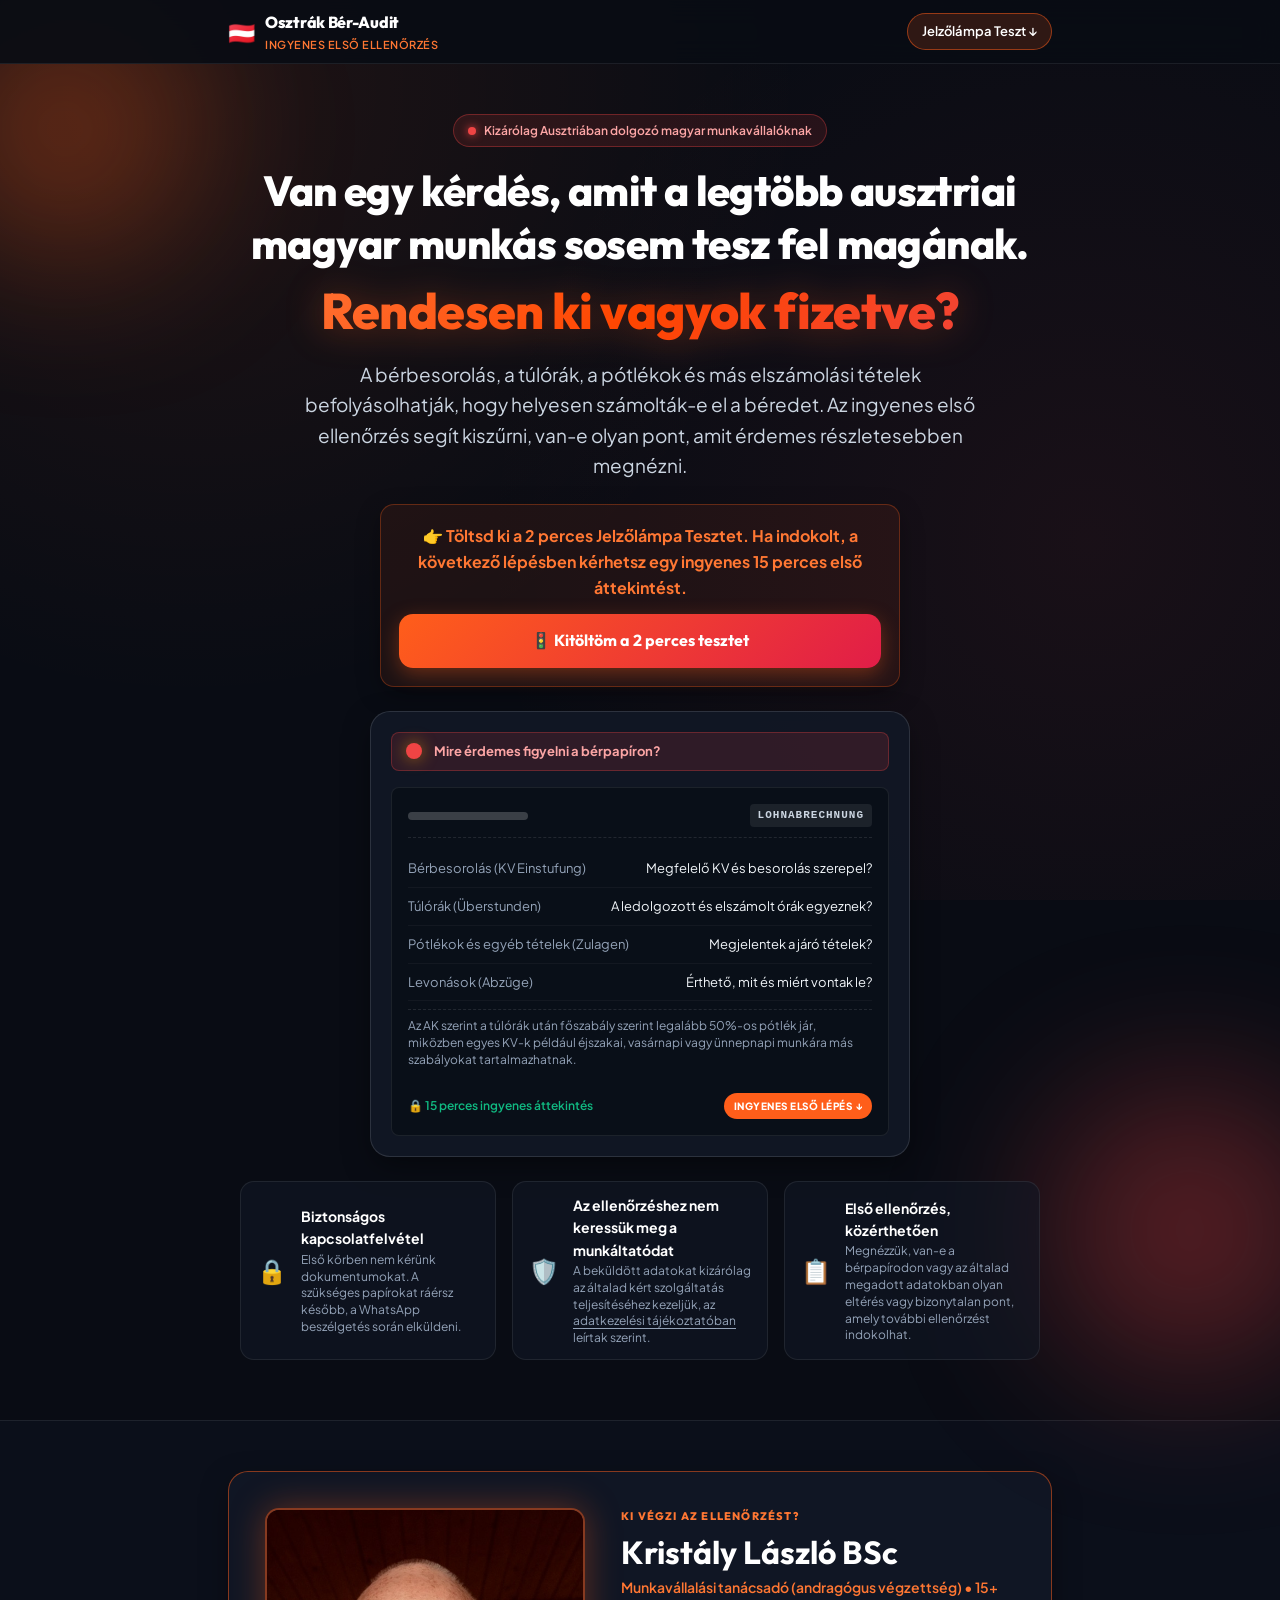
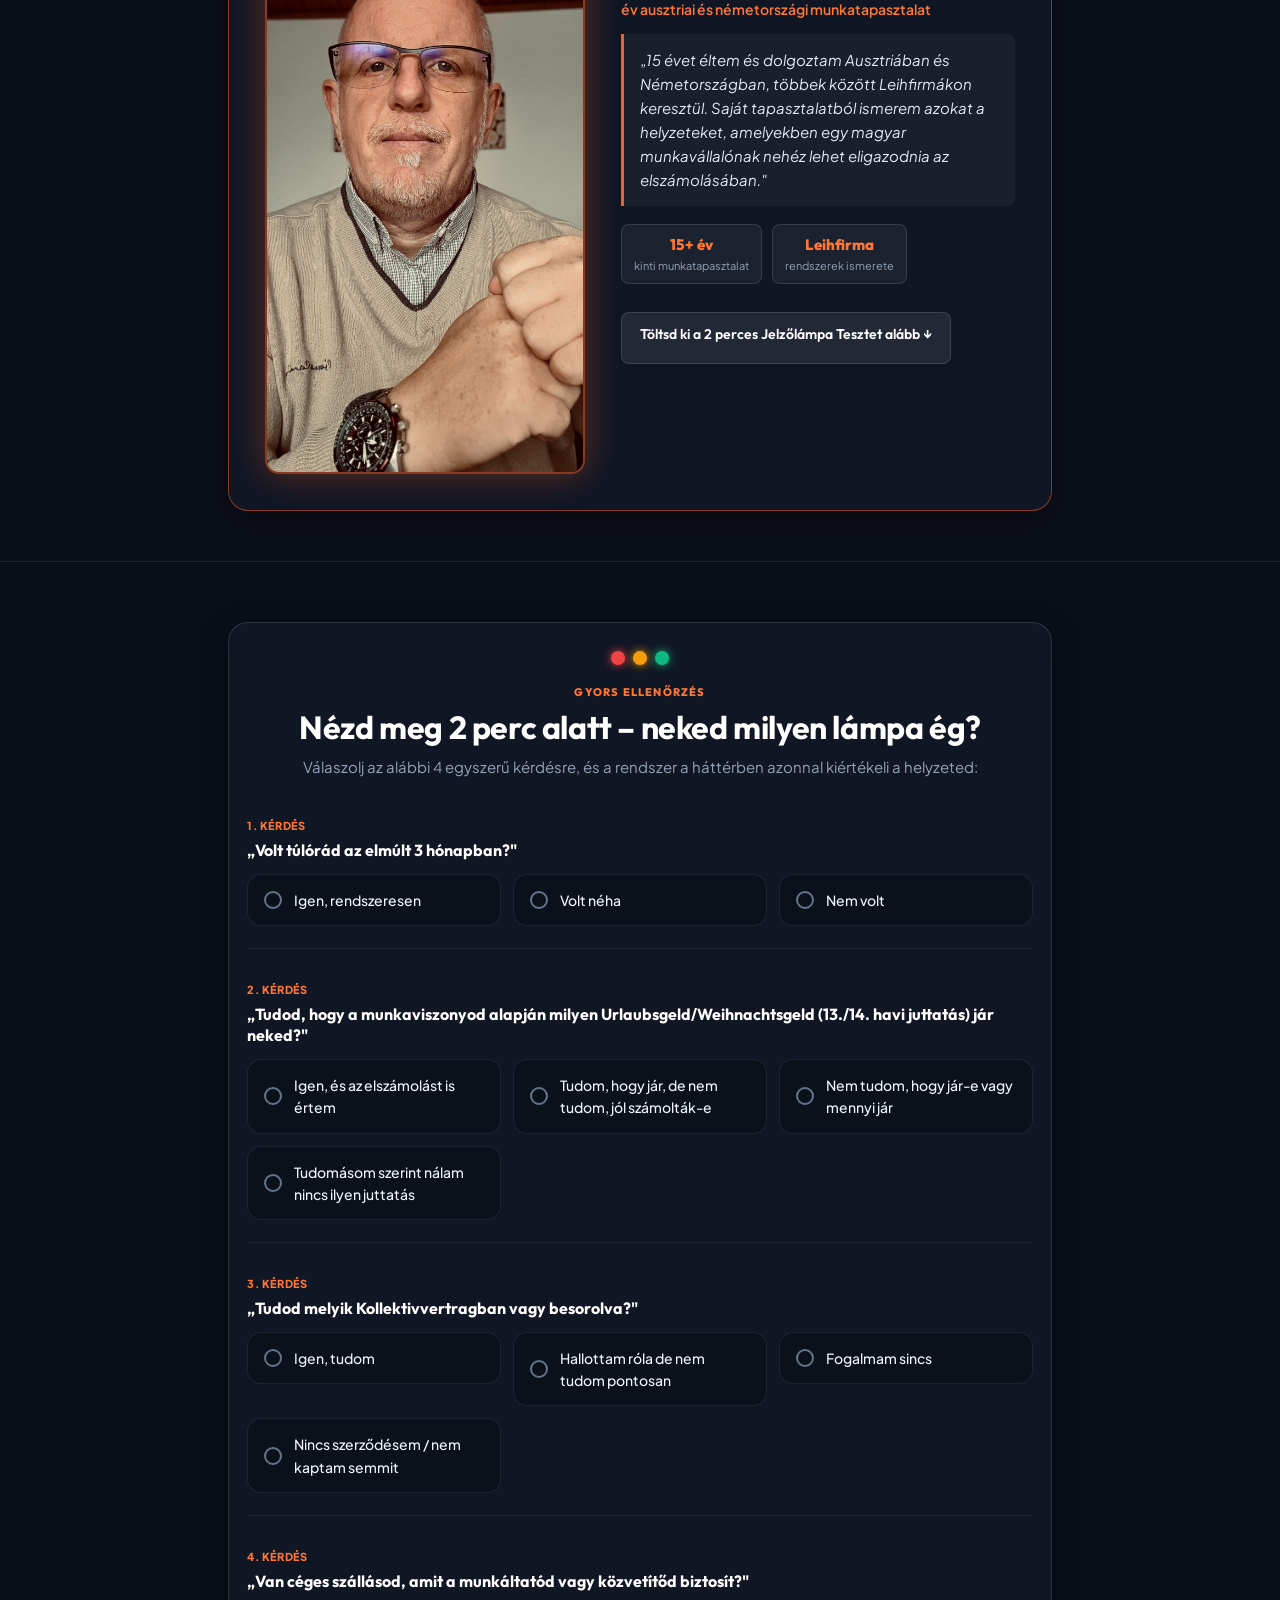
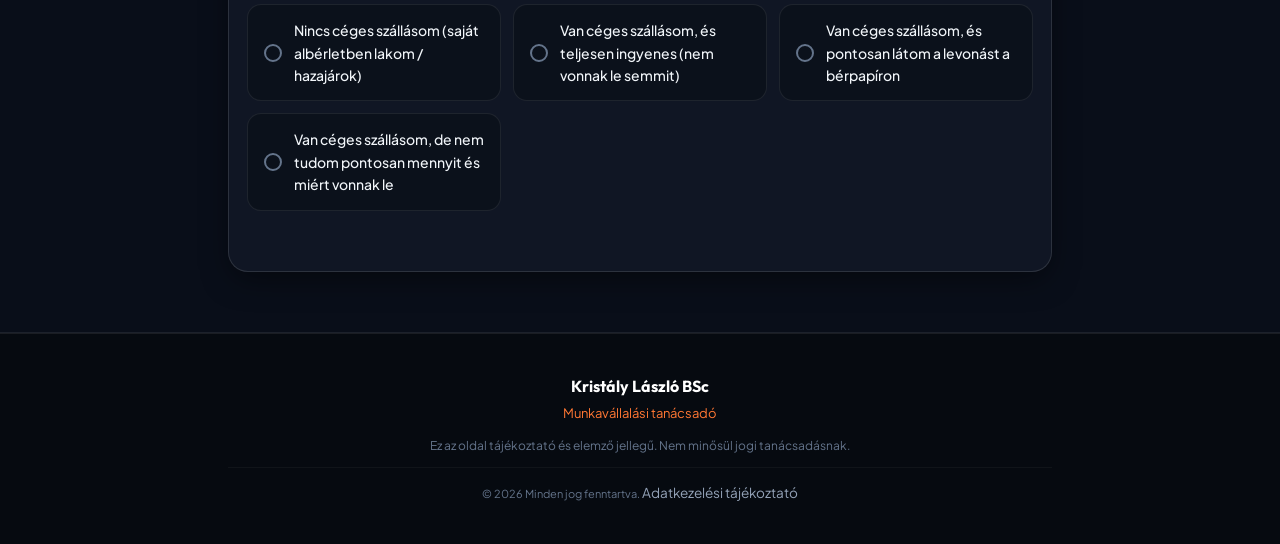
==== index.html @ 41dc0d15 "Add files via upload" ====
<!DOCTYPE html>
<html lang="hu">
<head>
  <meta charset="UTF-8">
  <meta name="viewport" content="width=device-width, initial-scale=1.0, maximum-scale=5.0">
  <title>Osztrák Bér-Audit – Ingyenes Első Ellenőrzés | Kristály László BSc</title>
  
  <!-- SEO & Open Graph Meta Tags -->
  <meta name="description" content="Van egy kérdés amit a legtöbb ausztriai magyar munkás sosem tesz fel magának: Rendesen ki vagyok fizetve? Töltsd ki a 2 perces Jelzőlámpa Tesztet.">
  <meta property="og:title" content="Osztrák Bér-Audit – Ingyenes Első Ellenőrzés">
  <meta property="og:description" content="Töltsd ki a 2 perces Jelzőlámpa Tesztet. Ha indokolt, küldj egy anonimizált bérpapírt ingyenes első áttekintésre.">
  <meta property="og:image" content="assets/laszlo.jpg">
  <meta property="og:type" content="website">
  
  <!-- Fonts -->
  <link rel="preconnect" href="https://fonts.googleapis.com">
  <link rel="preconnect" href="https://fonts.gstatic.com" crossorigin>
  <link href="https://fonts.googleapis.com/css2?family=Outfit:wght@400;500;600;700;800;900&family=Plus+Jakarta+Sans:wght@400;500;600;700&display=swap" rel="stylesheet">
  
  <link rel="stylesheet" href="style.css?v=4">
</head>
<body>

  <!-- Top Sticky Navigation Bar -->
  <header class="top-nav">
    <div class="nav-container">
      <div class="brand">
        <span class="flag-icon" aria-hidden="true">🇦🇹</span>
        <div class="brand-text">
          <span class="brand-title">Osztrák Bér-Audit</span>
          <span class="brand-badge">Ingyenes Első Ellenőrzés</span>
        </div>
      </div>
      <a href="#jelzolampa-teszt" class="nav-cta-pill">Jelzőlámpa Teszt ↓</a>
    </div>
  </header>

  <main>
    <!-- ====================================================================
         1. BLOKK: HERO
         ==================================================================== -->
    <section class="hero-section" id="hero">
      <div class="glow-orb glow-top-left" aria-hidden="true"></div>
      <div class="glow-orb glow-bottom-right" aria-hidden="true"></div>
      
      <div class="container hero-container">
        <div class="hero-badge">
          <span class="pulse-dot"></span>
          <span>Kizárólag Ausztriában dolgozó magyar munkavállalóknak</span>
        </div>

        <h1 class="hero-title">
          Van egy kérdés, amit a legtöbb ausztriai magyar munkás sosem tesz fel magának.
          <span class="highlight-orange-red">Rendesen ki vagyok fizetve?</span>
        </h1>

        <p class="hero-lead">
          A bérbesorolás, a túlórák, a pótlékok és más elszámolási tételek befolyásolhatják, hogy helyesen számolták-e el a béredet. Az ingyenes első ellenőrzés segít kiszűrni, van-e olyan pont, amit érdemes részletesebben megnézni.
        </p>

        <div class="hero-action-box">
          <p class="action-highlight">
            👉 <strong>Töltsd ki a 2 perces Jelzőlámpa Tesztet. Ha indokolt, a következő lépésben kérhetsz egy ingyenes 15 perces első áttekintést.</strong>
          </p>
          <a href="#jelzolampa-teszt" class="btn btn-primary btn-hero">
            <span>🚦 Kitöltöm a 2 perces tesztet</span>
          </a>
        </div>

        <!-- Bérpapír szimuláció -->
        <div class="hero-illustration-card">
          <div class="warning-light-indicator">
            <span class="traffic-light amber-glow"></span>
            <span class="warning-label">Mire érdemes figyelni a bérpapíron?</span>
          </div>
          <div class="payslip-visual">
            <div class="payslip-header-fake">
              <div class="fake-bar-short"></div>
              <div class="fake-stamp">LOHNABRECHNUNG</div>
            </div>
            <div class="payslip-row-fake">
              <span class="fake-text">Bérbesorolás (KV Einstufung)</span>
              <span class="fake-diff check-text">Megfelelő KV és besorolás szerepel?</span>
            </div>
            <div class="payslip-row-fake">
              <span class="fake-text">Túlórák (Überstunden)</span>
              <span class="fake-diff check-text">A ledolgozott és elszámolt órák egyeznek?</span>
            </div>
            <div class="payslip-row-fake">
              <span class="fake-text">Pótlékok és egyéb tételek (Zulagen)</span>
              <span class="fake-diff check-text">Megjelentek a járó tételek?</span>
            </div>
            <div class="payslip-row-fake">
              <span class="fake-text">Levonások (Abzüge)</span>
              <span class="fake-diff check-text">Érthető, mit és miért vontak le?</span>
            </div>
            <div class="payslip-footnote">
              <p>Az AK szerint a túlórák után főszabály szerint legalább 50%-os pótlék jár, miközben egyes KV-k például éjszakai, vasárnapi vagy ünnepnapi munkára más szabályokat tartalmazhatnak.</p>
            </div>
            <div class="payslip-footer-fake">
              <span class="audit-status">🔒 15 perces ingyenes áttekintés</span>
              <a href="#jelzolampa-teszt" class="free-tag clickable-pill">INGYENES ELSŐ LÉPÉS ↓</a>
            </div>
          </div>
        </div>

        <!-- Bizalomépítés -->
        <div class="trust-horizontal-grid">
          <div class="trust-mini-card">
            <div class="mini-icon">🔒</div>
            <div>
              <strong>Biztonságos kapcsolatfelvétel</strong>
              <p>Első körben nem kérünk dokumentumokat. A szükséges papírokat ráérsz később, a WhatsApp beszélgetés során elküldeni.</p>
            </div>
          </div>
          <div class="trust-mini-card">
            <div class="mini-icon">🛡️</div>
            <div>
              <strong>Az ellenőrzéshez nem keressük meg a munkáltatódat</strong>
              <p>A beküldött adatokat kizárólag az általad kért szolgáltatás teljesítéséhez kezeljük, az <a href="adatkezeles.html" class="inline-link">adatkezelési tájékoztatóban</a> leírtak szerint.</p>
            </div>
          </div>
          <div class="trust-mini-card">
            <div class="mini-icon">📋</div>
            <div>
              <strong>Első ellenőrzés, közérthetően</strong>
              <p>Megnézzük, van-e a bérpapírodon vagy az általad megadott adatokban olyan eltérés vagy bizonytalan pont, amely további ellenőrzést indokolhat.</p>
            </div>
          </div>
        </div>
      </div>
    </section>

    <!-- ====================================================================
         2. BLOKK: KI VAGYOK
         ==================================================================== -->
    <section class="about-standalone-section" id="ki-vagyok">
      <div class="container">
        <div class="about-standalone-card">
          <div class="about-photo-column">
            <div class="photo-wrapper-full">
              <img src="assets/laszlo.jpg" alt="Kristály László BSc" class="photo-wrist-visible" loading="eager">
            </div>
          </div>
          <div class="about-text-column">
            <span class="sub-label">KI VÉGZI AZ ELLENŐRZÉST?</span>
            <h2 class="about-name">Kristály László BSc</h2>
            <p class="about-title-tag">Munkavállalási tanácsadó (andragógus végzettség) • 15+ év ausztriai és németországi munkatapasztalat</p>
            <blockquote class="about-quote">
              „15 évet éltem és dolgoztam Ausztriában és Németországban, többek között Leihfirmákon keresztül. Saját tapasztalatból ismerem azokat a helyzeteket, amelyekben egy magyar munkavállalónak nehéz lehet eligazodnia az elszámolásában."
            </blockquote>
            <div class="about-highlights">
              <div class="highlight-chip">
                <span class="chip-num">15+ év</span>
                <span class="chip-desc">kinti munkatapasztalat</span>
              </div>
              <div class="highlight-chip">
                <span class="chip-num">Leihfirma</span>
                <span class="chip-desc">rendszerek ismerete</span>
              </div>
            </div>
            <div class="about-bottom-cta">
              <a href="#jelzolampa-teszt" class="btn btn-secondary-sm">
                Töltsd ki a 2 perces Jelzőlámpa Tesztet alább ↓
              </a>
            </div>
          </div>
        </div>
      </div>
    </section>

    <!-- ====================================================================
         3. BLOKK: JELZŐLÁMPA TESZT
         ==================================================================== -->
    <section class="traffic-light-section" id="jelzolampa-teszt">
      <div class="container">
        <div class="traffic-box-card">
          <div class="section-heading text-center">
            <div class="traffic-mini-lights">
              <span class="t-dot t-red"></span>
              <span class="t-dot t-yellow"></span>
              <span class="t-dot t-green"></span>
            </div>
            <span class="sub-label">GYORS ELLENŐRZÉS</span>
            <h2 class="section-title">Nézd meg 2 perc alatt – neked milyen lámpa ég?</h2>
            <p class="section-subtitle">Válaszolj az alábbi 4 egyszerű kérdésre, és a rendszer a háttérben azonnal kiértékeli a helyzeted:</p>
          </div>

          <form id="trafficLightForm" class="traffic-form">
            <!-- 1. TÚLÓRA -->
            <div class="traffic-q-group" data-tq="1">
              <div class="traffic-q-header">
                <span class="traffic-q-num">1. kérdés</span>
                <h3 class="traffic-q-title">„Volt túlórád az elmúlt 3 hónapban?"</h3>
              </div>
              <div class="traffic-options-grid">
                <label class="t-opt-card"><input type="radio" name="tq1" value="Igen, rendszeresen"><div class="t-opt-content"><span class="t-opt-indicator"></span><span class="t-opt-text">Igen, rendszeresen</span></div></label>
                <label class="t-opt-card"><input type="radio" name="tq1" value="Volt néha"><div class="t-opt-content"><span class="t-opt-indicator"></span><span class="t-opt-text">Volt néha</span></div></label>
                <label class="t-opt-card"><input type="radio" name="tq1" value="Nem volt"><div class="t-opt-content"><span class="t-opt-indicator"></span><span class="t-opt-text">Nem volt</span></div></label>
              </div>
            </div>
            <!-- 2. URLAUBSGELD / WEIHNACHTSGELD -->
            <div class="traffic-q-group" data-tq="2">
              <div class="traffic-q-header">
                <span class="traffic-q-num">2. kérdés</span>
                <h3 class="traffic-q-title">„Tudod, hogy a munkaviszonyod alapján milyen Urlaubsgeld/Weihnachtsgeld (13./14. havi juttatás) jár neked?"</h3>
              </div>
              <div class="traffic-options-grid">
                <label class="t-opt-card"><input type="radio" name="tq2" value="Igen, és az elszámolást is értem"><div class="t-opt-content"><span class="t-opt-indicator"></span><span class="t-opt-text">Igen, és az elszámolást is értem</span></div></label>
                <label class="t-opt-card"><input type="radio" name="tq2" value="Tudom, hogy jár, de nem tudom, jól számolták-e"><div class="t-opt-content"><span class="t-opt-indicator"></span><span class="t-opt-text">Tudom, hogy jár, de nem tudom, jól számolták-e</span></div></label>
                <label class="t-opt-card"><input type="radio" name="tq2" value="Nem tudom, hogy jár-e vagy mennyi jár"><div class="t-opt-content"><span class="t-opt-indicator"></span><span class="t-opt-text">Nem tudom, hogy jár-e vagy mennyi jár</span></div></label>
                <label class="t-opt-card"><input type="radio" name="tq2" value="Tudomásom szerint nálam nincs ilyen juttatás"><div class="t-opt-content"><span class="t-opt-indicator"></span><span class="t-opt-text">Tudomásom szerint nálam nincs ilyen juttatás</span></div></label>
              </div>
            </div>
            <!-- 3. KV -->
            <div class="traffic-q-group" data-tq="3">
              <div class="traffic-q-header">
                <span class="traffic-q-num">3. kérdés</span>
                <h3 class="traffic-q-title">„Tudod melyik Kollektivvertragban vagy besorolva?"</h3>
              </div>
              <div class="traffic-options-grid">
                <label class="t-opt-card"><input type="radio" name="tq3" value="Igen, tudom"><div class="t-opt-content"><span class="t-opt-indicator"></span><span class="t-opt-text">Igen, tudom</span></div></label>
                <label class="t-opt-card"><input type="radio" name="tq3" value="Hallottam róla de nem tudom pontosan"><div class="t-opt-content"><span class="t-opt-indicator"></span><span class="t-opt-text">Hallottam róla de nem tudom pontosan</span></div></label>
                <label class="t-opt-card"><input type="radio" name="tq3" value="Fogalmam sincs"><div class="t-opt-content"><span class="t-opt-indicator"></span><span class="t-opt-text">Fogalmam sincs</span></div></label>
                <label class="t-opt-card"><input type="radio" name="tq3" value="Nincs szerződésem / nem kaptam semmit"><div class="t-opt-content"><span class="t-opt-indicator"></span><span class="t-opt-text">Nincs szerződésem / nem kaptam semmit</span></div></label>
              </div>
            </div>
            <!-- 4. SZÁLLÁS -->
            <div class="traffic-q-group" data-tq="4">
              <div class="traffic-q-header">
                <span class="traffic-q-num">4. kérdés</span>
                <h3 class="traffic-q-title">„Van céges szállásod, amit a munkáltatód vagy közvetítőd biztosít?"</h3>
              </div>
              <div class="traffic-options-grid">
                <label class="t-opt-card"><input type="radio" name="tq4" value="Nincs céges szállásom"><div class="t-opt-content"><span class="t-opt-indicator"></span><span class="t-opt-text">Nincs céges szállásom (saját albérletben lakom / hazajárok)</span></div></label>
                <label class="t-opt-card"><input type="radio" name="tq4" value="Van, és teljesen ingyenes"><div class="t-opt-content"><span class="t-opt-indicator"></span><span class="t-opt-text">Van céges szállásom, és teljesen ingyenes (nem vonnak le semmit)</span></div></label>
                <label class="t-opt-card"><input type="radio" name="tq4" value="Van, és pontosan tudom a levonást"><div class="t-opt-content"><span class="t-opt-indicator"></span><span class="t-opt-text">Van céges szállásom, és pontosan látom a levonást a bérpapíron</span></div></label>
                <label class="t-opt-card"><input type="radio" name="tq4" value="Van, de nem tudom pontosan"><div class="t-opt-content"><span class="t-opt-indicator"></span><span class="t-opt-text">Van céges szállásom, de nem tudom pontosan mennyit és miért vonnak le</span></div></label>
              </div>
            </div>
          </form>

          <!-- EREDMÉNY DOBOZOK -->
          <div id="trafficResultCard" class="traffic-result-card" style="display: none;">
            <div id="resRedLight" class="res-light-box light-box-red" style="display: none;">
              <div class="res-light-header">
                <div class="big-lamp lamp-red">🔴</div>
                <div class="res-light-title-group">
                  <span class="res-badge badge-red">TÖBB ELLENŐRZENDŐ PONTOT TALÁLTUNK</span>
                  <h4>PIROS LÁMPA</h4>
                </div>
              </div>
              <p class="res-quote">A válaszaid alapján vannak olyan pontok az elszámolásodban, amelyeket érdemes közelebbről megnézni.</p>
              <p class="res-disclaimer">Ez még nem jelenti azt, hogy biztosan hibás a béred vagy pénzzel tartoznak neked. A következő lépésben néhány kérdéssel megnézzük, érdemes-e egy ingyenes első áttekintést kérned.</p>
              <a href="#szuro-blokk" class="btn btn-primary btn-jump-to-filter"><span>Tovább az ingyenes első ellenőrzéshez ↓</span></a>
            </div>
            <div id="resYellowLight" class="res-light-box light-box-yellow" style="display: none;">
              <div class="res-light-header">
                <div class="big-lamp lamp-yellow">🟡</div>
                <div class="res-light-title-group">
                  <span class="res-badge badge-yellow">NÉHÁNY BIZONYTALAN PONT</span>
                  <h4>SÁRGA LÁMPA</h4>
                </div>
              </div>
              <p class="res-quote">Van néhány pont, amelyet érdemes átgondolni.</p>
              <p class="res-disclaimer">A következő lépésben néhány kérdéssel megnézzük, érdemes-e egy ingyenes első áttekintést kérned.</p>
              <a href="#szuro-blokk" class="btn btn-primary btn-jump-to-filter"><span>Tovább az ingyenes első ellenőrzéshez ↓</span></a>
            </div>
            <div id="resGreenLight" class="res-light-box light-box-green" style="display: none;">
              <div class="res-light-header">
                <div class="big-lamp lamp-green">🟢</div>
                <div class="res-light-title-group">
                  <span class="res-badge badge-green">KEVESEBB KOCKÁZATI JEL</span>
                  <h4>ZÖLD LÁMPA</h4>
                </div>
              </div>
              <p class="res-quote">A válaszaid alapján kevesebb ellenőrzendő pont látszik.</p>
              <p class="res-disclaimer">A teszt azonban nem helyettesíti a tényleges ellenőrzést. Ha szeretnéd, a következő lépésben kérhetsz egy ingyenes első áttekintést.</p>
              <a href="#szuro-blokk" class="btn btn-primary btn-jump-to-filter"><span>Tovább az ingyenes első ellenőrzéshez ↓</span></a>
            </div>
          </div>
        </div>
      </div>
    </section>

    <!-- ====================================================================
         4. BLOKK: ELŐMINŐSÍTŐ KÉRDÉSEK
         ==================================================================== -->
    <section class="filter-section" id="szuro-blokk" style="display: none;">
      <div class="container">
        <div class="filter-box-card">
          <div class="section-heading text-center">
            <span class="sub-label">ELŐMINŐSÍTÉS</span>
            <h2 class="section-title">Néhány kérdés a folytatáshoz</h2>
            <p class="section-subtitle">Válaszolj az alábbi kérdésekre, hogy megtudjuk, hogyan segíthetünk:</p>
          </div>

          <form id="auditForm" novalidate>
            <!-- 1. KÉRDÉS -->
            <div class="question-group" data-q="1">
              <label class="question-label">
                <span class="q-number">1. kérdés</span>
                <span class="q-text">Miért szeretnéd ellenőriztetni az elszámolásodat?</span>
              </label>
              <div class="options-grid">
                <label class="option-card"><input type="radio" name="q1" value="Konkrét összeget/tételt hiányolok" required><div class="option-content"><span class="option-indicator"></span><span class="option-title">Konkrét összeget/tételt hiányolok</span></div></label>
                <label class="option-card"><input type="radio" name="q1" value="A ledolgozott óráim és az elszámolás szerintem nem egyeznek" required><div class="option-content"><span class="option-indicator"></span><span class="option-title">A ledolgozott óráim és az elszámolás szerintem nem egyeznek</span></div></label>
                <label class="option-card"><input type="radio" name="q1" value="Nem értem a bérpapírom egyes tételeit vagy levonásait" required><div class="option-content"><span class="option-indicator"></span><span class="option-title">Nem értem a bérpapírom egyes tételeit vagy levonásait</span></div></label>
                <label class="option-card"><input type="radio" name="q1" value="Nincs konkrét gyanúm, csak szeretném ellenőrizni" required><div class="option-content"><span class="option-indicator"></span><span class="option-title">Nincs konkrét gyanúm, csak szeretném ellenőrizni</span></div></label>
              </div>
            </div>
            <!-- 2. KÉRDÉS -->
            <div class="question-group" data-q="2">
              <label class="question-label">
                <span class="q-number">2. kérdés</span>
                <span class="q-text">Ha az első ellenőrzés olyan eltérést jelez, amelyet érdemes részletesen megvizsgálni, szeretnél továbblépni?</span>
              </label>
              <div class="options-grid">
                <label class="option-card"><input type="radio" name="q2" value="Igen" required><div class="option-content"><span class="option-indicator"></span><span class="option-title">Igen</span></div></label>
                <label class="option-card"><input type="radio" name="q2" value="Attól függ, mit találunk" required><div class="option-content"><span class="option-indicator"></span><span class="option-title">Attól függ, mit találunk</span></div></label>
                <label class="option-card"><input type="radio" name="q2" value="Egyelőre csak tájékozódom" required><div class="option-content"><span class="option-indicator"></span><span class="option-title">Egyelőre csak tájékozódom</span></div></label>
              </div>
            </div>
            <!-- 3. KÉRDÉS -->
            <div class="question-group" data-q="3">
              <label class="question-label">
                <span class="q-number">3. kérdés</span>
                <span class="q-text">Az első 15 perces áttekintés ingyenes. Ha utána részletes, személyre szabott ellenőrzést szeretnél, annak külön díja van. Ez számodra elfogadható?</span>
              </label>
              <div class="options-grid">
                <label class="option-card"><input type="radio" name="q3" value="Igen" required><div class="option-content"><span class="option-indicator"></span><span class="option-title">Igen</span></div></label>
                <label class="option-card"><input type="radio" name="q3" value="Előbb szeretném tudni, pontosan mit tartalmaz és mennyibe kerül" required><div class="option-content"><span class="option-indicator"></span><span class="option-title">Előbb szeretném tudni, pontosan mit tartalmaz és mennyibe kerül</span></div></label>
                <label class="option-card"><input type="radio" name="q3" value="Nem szeretnék fizetős szolgáltatást" required><div class="option-content"><span class="option-indicator"></span><span class="option-title">Nem szeretnék fizetős szolgáltatást</span></div></label>
              </div>
            </div>

            <!-- ÚJ LEAD FORM BLOKK (V2.1) -->
            <div id="leadFormBlock" class="upload-block-container" style="display: none;">
              <div class="upload-divider"><span>Következő lépés: Ingyenes első áttekintés igénylése</span></div>
              <div class="upload-inner-card">
                <div class="upload-header">
                  <h3 class="upload-title" style="margin-bottom: 8px;">Kéred az ingyenes 15 perces első áttekintést?</h3>
                  <p style="color: var(--text-muted); font-size: 0.95rem; line-height: 1.5; margin-bottom: 24px;">
                    Add meg azt a WhatsApp-számot, amelyen felvehetem veled a kapcsolatot. Az első egyeztetés során tisztázzuk, mit szeretnél ellenőrizni, és ha szükséges, megírom azt is, milyen dokumentumra lesz szükségem.
                  </p>
                </div>

                <div class="form-group">
                  <label for="firstNameInput" class="form-label">Keresztnév <span class="optional-tag">(Opcionális)</span></label>
                  <input type="text" id="firstNameInput" class="form-input" placeholder="Pl. Gábor" autocomplete="given-name">
                </div>

                <div class="form-group">
                  <label for="whatsappNumber" class="form-label">WhatsApp telefonszámod <span class="required-star">* (Kötelező)</span></label>
                  <div class="phone-input-wrapper">
                    <span class="phone-input-icon">📱</span>
                    <input type="tel" id="whatsappNumber" class="form-input" placeholder="+43 676 1234567 vagy +36 30 123 4567" required autocomplete="tel">
                  </div>
                  <div id="phoneError" class="field-error" style="display: none;"></div>
                </div>

                <div class="form-group" style="margin-top: 20px;">
                  <label style="display: flex; align-items: flex-start; gap: 10px; cursor: pointer;">
                    <input type="checkbox" id="privacyConsent" required style="margin-top: 3px; accent-color: var(--accent-orange); width: 18px; height: 18px;">
                    <span style="font-size: 0.85rem; color: var(--text-muted); line-height: 1.4;">
                      Elolvastam és elfogadom az <a href="adatkezeles.html" target="_blank" style="color: var(--accent-orange); text-decoration: underline;">Adatkezelési tájékoztatót</a>, és hozzájárulok, hogy WhatsAppon kapcsolatba lépjenek velem.
                    </span>
                  </label>
                </div>

                <div class="cta-action-area">
                  <button type="submit" id="btnSubmitAudit" class="btn btn-cta btn-submit">
                    <span class="btn-spinner" id="btnSpinner" style="display: none;"></span>
                    <span class="btn-text" id="btnText">Kérem az ingyenes első áttekintést</span>
                  </button>
                </div>
              </div>
            </div>
          </form>
        </div>
      </div>
    </section>
  </main>

  <!-- LÁBLÉC -->
  <footer class="site-footer">
    <div class="container footer-container">
      <div class="footer-brand">
        <span class="footer-brand-title">Kristály László BSc</span>
        <span class="footer-brand-sub">Munkavállalási tanácsadó</span>
      </div>
      <p class="footer-disclaimer">Ez az oldal tájékoztató és elemző jellegű. Nem minősül jogi tanácsadásnak.</p>
      <div class="footer-bottom-line">
        <span>© 2026 Minden jog fenntartva.</span>
        <a href="adatkezeles.html" class="footer-link">Adatkezelési tájékoztató</a>
      </div>
    </div>
  </footer>

  <!-- SUCCESS MODAL -->
  <div id="successModal" class="modal-overlay" style="display: none;">
    <div class="modal-card">
      <div class="modal-icon-wrap"><span class="modal-checkmark">✓</span></div>
      <h3 class="modal-title">Köszönöm, megkaptam a jelentkezésed.</h3>
      <div class="modal-message-block">
        <p class="modal-message">A következő lépésben WhatsAppon felveszem veled a kapcsolatot. Először röviden tisztázzuk, mit szeretnél ellenőrizni.</p>
        <p class="modal-message" style="margin-top: 12px;">Ha az első áttekintéshez szükségem lesz bérpapírra, szerződésre vagy más dokumentumra, megírom pontosan, mit és hogyan küldj el.</p>
        <p class="modal-message" style="margin-top: 12px; color: var(--accent-orange-bright);">Az első, legfeljebb 15 perces áttekintés ingyenes.</p>
        <p class="modal-message" style="margin-top: 12px; font-size: 0.9rem;">Ha később részletes fizetős ellenőrzésre lenne szükség, annak tartalmát és árát előre megkapod.</p>
      </div>
      <button class="btn btn-secondary" onclick="window.location.reload()" style="margin-top: 24px; width: 100%;">
        Vissza a főoldalra
      </button>
    </div>
  </div>

  <script src="app.js?v=4"></script>
</body>
</html>
---- style.css ----
/* ==========================================================================
   OSZTRÁK BÉR-AUDIT – INGYENES DIAGNOSZTIKA
   Design: Modern Sötét Téma (Dark Mode), Narancssárga / Vörös Neon Akcentusok
   Mobil-Első Reszponzív Stíluslap
   ========================================================================== */

:root {
  /* Színpaletta */
  --bg-main: #090c14;
  --bg-card: rgba(18, 24, 38, 0.88);
  --bg-card-subtle: rgba(255, 255, 255, 0.03);
  --bg-card-hover: rgba(26, 35, 54, 0.95);
  --bg-input: rgba(12, 17, 28, 0.95);

  --accent-orange: #ff5e1a;
  --accent-orange-bright: #ff7733;
  --accent-orange-glow: rgba(255, 94, 26, 0.35);
  --accent-red: #ef4444;
  --accent-red-glow: rgba(239, 68, 68, 0.35);
  --gradient-cta: linear-gradient(135deg, #ff5e1a 0%, #e11d48 100%);
  --gradient-cta-hover: linear-gradient(135deg, #ff7733 0%, #f43f5e 100%);

  --accent-green: #10b981;
  --accent-green-glow: rgba(16, 185, 129, 0.3);
  --accent-amber: #f59e0b;

  --text-white: #ffffff;
  --text-main: #f1f5f9;
  --text-muted: #94a3b8;
  --text-dim: #64748b;

  --border-subtle: rgba(255, 255, 255, 0.08);
  --border-card: rgba(255, 255, 255, 0.12);
  --border-orange: rgba(255, 94, 26, 0.5);
  --border-red: rgba(239, 68, 68, 0.5);

  --radius-sm: 8px;
  --radius-md: 14px;
  --radius-lg: 20px;
  --radius-full: 9999px;

  --font-heading: 'Outfit', -apple-system, BlinkMacSystemFont, 'Segoe UI', Roboto, sans-serif;
  --font-body: 'Plus Jakarta Sans', -apple-system, BlinkMacSystemFont, 'Segoe UI', Roboto, sans-serif;

  --shadow-card: 0 10px 30px -5px rgba(0, 0, 0, 0.5);
  --shadow-glow: 0 0 25px var(--accent-orange-glow);
}

/* Alap reset */
*, *::before, *::after {
  box-sizing: border-box;
  margin: 0;
  padding: 0;
  -webkit-tap-highlight-color: transparent;
}

html {
  scroll-behavior: smooth;
  font-size: 16px;
}

body {
  font-family: var(--font-body);
  background-color: var(--bg-main);
  color: var(--text-main);
  line-height: 1.6;
  background-image: 
    radial-gradient(circle at 15% 10%, rgba(255, 94, 26, 0.09) 0%, transparent 45%),
    radial-gradient(circle at 85% 60%, rgba(239, 68, 68, 0.07) 0%, transparent 50%);
  background-attachment: fixed;
  min-height: 100vh;
  overflow-x: hidden;
}

/* Tipográfia */
h1, h2, h3, h4 {
  font-family: var(--font-heading);
  color: var(--text-white);
  font-weight: 700;
  line-height: 1.25;
}

p {
  color: var(--text-muted);
}

a {
  color: inherit;
  text-decoration: none;
}

.container {
  width: 100%;
  max-width: 860px;
  margin: 0 auto;
  padding: 0 18px;
}

/* Fényeffektek háttérben */
.glow-orb {
  position: absolute;
  border-radius: 50%;
  filter: blur(80px);
  pointer-events: none;
  z-index: 0;
}

.glow-top-left {
  top: -60px;
  left: -60px;
  width: 250px;
  height: 250px;
  background: var(--accent-orange-glow);
}

.glow-bottom-right {
  bottom: 50px;
  right: -50px;
  width: 280px;
  height: 280px;
  background: var(--accent-red-glow);
}

/* ==========================================================================
   TOP LEBEGŐ NAVIGÁCIÓ
   ========================================================================== */
.top-nav {
  position: sticky;
  top: 0;
  z-index: 90;
  background: rgba(9, 12, 20, 0.92);
  backdrop-filter: blur(14px);
  -webkit-backdrop-filter: blur(14px);
  border-bottom: 1px solid var(--border-subtle);
  padding: 10px 0;
}

.nav-container {
  display: flex;
  justify-content: space-between;
  align-items: center;
  max-width: 860px;
  margin: 0 auto;
  padding: 0 18px;
}

.brand {
  display: flex;
  align-items: center;
  gap: 10px;
}

.flag-icon {
  font-size: 22px;
  line-height: 1;
}

.brand-text {
  display: flex;
  flex-direction: column;
}

.brand-title {
  font-family: var(--font-heading);
  font-size: 16px;
  font-weight: 800;
  color: var(--text-white);
  letter-spacing: -0.3px;
}

.brand-badge {
  font-size: 11px;
  font-weight: 600;
  color: var(--accent-orange-bright);
  text-transform: uppercase;
  letter-spacing: 0.5px;
}

.nav-cta-pill {
  font-size: 13px;
  font-weight: 600;
  color: var(--text-white);
  background: rgba(255, 94, 26, 0.16);
  border: 1px solid var(--border-orange);
  padding: 7px 14px;
  border-radius: var(--radius-full);
  transition: all 0.2s ease;
  white-space: nowrap;
}

.nav-cta-pill:hover {
  background: var(--accent-orange);
  color: #fff;
  box-shadow: 0 0 15px var(--accent-orange-glow);
}

/* ==========================================================================
   1. BLOKK: HERO
   ========================================================================== */
.hero-section {
  position: relative;
  padding: 36px 0 45px 0;
}

.hero-container {
  display: flex;
  flex-direction: column;
  align-items: center;
  text-align: center;
  position: relative;
  z-index: 1;
}

.hero-badge {
  display: inline-flex;
  align-items: center;
  gap: 8px;
  background: rgba(239, 68, 68, 0.12);
  border: 1px solid rgba(239, 68, 68, 0.35);
  color: #fca5a5;
  padding: 6px 14px;
  border-radius: var(--radius-full);
  font-size: 12px;
  font-weight: 600;
  margin-bottom: 18px;
}

.pulse-dot {
  width: 8px;
  height: 8px;
  border-radius: 50%;
  background-color: var(--accent-red);
  box-shadow: 0 0 8px var(--accent-red);
  animation: pulse-animation 1.8s infinite;
}

@keyframes pulse-animation {
  0% { transform: scale(0.95); opacity: 0.7; }
  50% { transform: scale(1.3); opacity: 1; }
  100% { transform: scale(0.95); opacity: 0.7; }
}

.hero-title {
  font-size: clamp(26px, 5.5vw, 42px);
  font-weight: 800;
  line-height: 1.25;
  margin-bottom: 16px;
  letter-spacing: -0.6px;
}

.highlight-orange-red {
  display: block;
  margin-top: 10px;
  font-size: clamp(30px, 7vw, 50px);
  background: linear-gradient(135deg, #ff7a3d 0%, #ff4500 50%, #ef4444 100%);
  -webkit-background-clip: text;
  -webkit-text-fill-color: transparent;
  filter: drop-shadow(0 2px 18px rgba(255, 94, 26, 0.35));
}

.hero-lead {
  font-size: clamp(16px, 3.8vw, 19px);
  line-height: 1.6;
  max-width: 680px;
  margin: 0 auto 24px auto;
  color: #cbd5e1;
}

.hero-lead strong {
  color: #fff;
  font-weight: 700;
}

.hero-action-box {
  width: 100%;
  max-width: 520px;
  background: rgba(255, 94, 26, 0.08);
  border: 1px solid rgba(255, 94, 26, 0.3);
  border-radius: var(--radius-md);
  padding: 18px;
  margin-bottom: 24px;
  box-shadow: 0 8px 24px rgba(0, 0, 0, 0.3);
}

.action-highlight {
  font-size: 16px;
  color: var(--text-white);
  margin-bottom: 14px;
}

.action-highlight strong {
  color: var(--accent-orange-bright);
}

/* Bérpapír Illusztráció Kártya */
.hero-illustration-card {
  width: 100%;
  max-width: 540px;
  background: var(--bg-card);
  border: 1px solid var(--border-card);
  border-radius: var(--radius-lg);
  padding: 20px;
  box-shadow: var(--shadow-card);
  text-align: left;
  margin-bottom: 24px;
}

.warning-light-indicator {
  display: flex;
  align-items: center;
  gap: 12px;
  background: rgba(239, 68, 68, 0.14);
  border: 1px solid rgba(239, 68, 68, 0.3);
  padding: 10px 14px;
  border-radius: var(--radius-sm);
  margin-bottom: 16px;
}

.traffic-light {
  width: 16px;
  height: 16px;
  border-radius: 50%;
  background: #ef4444;
  box-shadow: 0 0 12px #ef4444;
  flex-shrink: 0;
  animation: pulse-animation 1.5s infinite;
}

.warning-label {
  font-size: 13px;
  font-weight: 700;
  color: #fca5a5;
  line-height: 1.3;
}

.payslip-visual {
  background: rgba(10, 15, 25, 0.95);
  border: 1px solid var(--border-subtle);
  border-radius: var(--radius-sm);
  padding: 16px;
}

.payslip-header-fake {
  display: flex;
  justify-content: space-between;
  align-items: center;
  border-bottom: 1px dashed rgba(255, 255, 255, 0.1);
  padding-bottom: 10px;
  margin-bottom: 12px;
}

.fake-bar-short {
  width: 120px;
  height: 8px;
  background: rgba(255, 255, 255, 0.2);
  border-radius: 4px;
}

.fake-stamp {
  font-family: monospace;
  font-size: 11px;
  font-weight: 700;
  color: #cbd5e1;
  background: rgba(255, 255, 255, 0.08);
  padding: 3px 8px;
  border-radius: 4px;
  letter-spacing: 1px;
}

.payslip-row-fake {
  display: flex;
  justify-content: space-between;
  align-items: center;
  gap: 10px;
  padding: 8px 0;
  border-bottom: 1px solid rgba(255, 255, 255, 0.04);
  font-size: 13px;
}

.fake-text {
  color: var(--text-muted);
}

.negative-text {
  color: #f87171;
  font-weight: 600;
  font-size: 12px;
}

.alert-badge {
  background: rgba(239, 68, 68, 0.2);
  color: #fca5a5;
  border: 1px solid rgba(239, 68, 68, 0.4);
  font-weight: 700;
  font-size: 11px;
  padding: 3px 8px;
  border-radius: 4px;
  white-space: nowrap;
}

.payslip-footer-fake {
  display: flex;
  justify-content: space-between;
  align-items: center;
  margin-top: 14px;
  padding-top: 10px;
  font-size: 12px;
}

.audit-status {
  color: #10b981;
  font-weight: 600;
}

.free-tag {
  background: var(--accent-orange);
  color: #fff;
  font-weight: 800;
  font-size: 10px;
  padding: 5px 10px;
  border-radius: var(--radius-full);
  letter-spacing: 0.5px;
  display: inline-block;
  transition: all 0.2s ease;
}

.clickable-pill:hover {
  background: var(--accent-orange-bright);
  box-shadow: 0 0 12px var(--accent-orange-glow);
}

/* Bizalomépítés: 3 Garancia Kártya */
.trust-horizontal-grid {
  display: flex;
  flex-direction: column;
  gap: 12px;
  width: 100%;
  max-width: 800px;
}

.trust-mini-card {
  display: flex;
  align-items: center;
  gap: 14px;
  background: rgba(18, 24, 38, 0.6);
  border: 1px solid var(--border-subtle);
  border-radius: var(--radius-md);
  padding: 12px 16px;
  text-align: left;
}

.trust-mini-card .mini-icon {
  font-size: 24px;
  line-height: 1;
  flex-shrink: 0;
}

.trust-mini-card strong {
  display: block;
  font-size: 14px;
  color: #fff;
}

.trust-mini-card p {
  font-size: 12px;
  color: var(--text-muted);
  line-height: 1.4;
  margin-top: 2px;
}

/* Gombok */
.btn {
  display: inline-flex;
  align-items: center;
  justify-content: center;
  gap: 10px;
  font-family: var(--font-heading);
  font-size: 16px;
  font-weight: 700;
  padding: 14px 24px;
  border-radius: var(--radius-md);
  border: none;
  cursor: pointer;
  transition: all 0.25s cubic-bezier(0.4, 0, 0.2, 1);
  text-decoration: none;
  min-height: 52px;
  width: 100%;
  text-align: center;
}

.btn-primary {
  background: var(--gradient-cta);
  color: #fff;
  box-shadow: 0 6px 20px var(--accent-orange-glow);
}

.btn-primary:hover {
  background: var(--gradient-cta-hover);
  transform: translateY(-2px);
  box-shadow: 0 10px 25px rgba(255, 94, 26, 0.5);
}

.btn-primary:active {
  transform: translateY(0);
}

.btn-cta {
  background: var(--gradient-cta);
  color: #fff;
  font-size: 18px;
  font-weight: 800;
  padding: 18px 28px;
  border-radius: var(--radius-md);
  box-shadow: 0 8px 30px var(--accent-orange-glow);
  letter-spacing: -0.2px;
}

.btn-cta:hover {
  background: var(--gradient-cta-hover);
  transform: translateY(-3px);
  box-shadow: 0 12px 35px rgba(255, 94, 26, 0.6);
}

.btn-secondary-sm {
  background: rgba(255, 255, 255, 0.08);
  color: var(--text-white);
  border: 1px solid var(--border-card);
  padding: 10px 18px;
  font-size: 14px;
  font-weight: 600;
  border-radius: var(--radius-sm);
  margin-top: 14px;
  width: auto;
  display: inline-block;
}

.btn-secondary-sm:hover {
  background: rgba(255, 255, 255, 0.15);
}

/* ==========================================================================
   2. BLOKK: FOTÓS RÉSZ (RÓLAM / KI VAGYOK) - A HERO ALATT ÉS A TESZT ELŐTT
   ========================================================================== */
.about-standalone-section {
  padding: 50px 0;
  background: rgba(14, 19, 32, 0.5);
  border-top: 1px solid var(--border-subtle);
  border-bottom: 1px solid var(--border-subtle);
}

.about-standalone-card {
  background: var(--bg-card);
  border: 1.5px solid var(--border-orange);
  border-radius: var(--radius-lg);
  padding: 30px 20px;
  box-shadow: var(--shadow-card);
  display: flex;
  flex-direction: column;
  align-items: center;
  text-align: center;
  gap: 26px;
}

.about-photo-column {
  width: 100%;
  max-width: 340px;
  display: flex;
  justify-content: center;
}

.photo-wrapper-full {
  position: relative;
  width: 100%;
  max-width: 320px;
}

/* A FOTÓ: Karóra 100%-ban látszódik, semmilyen vágás nélkül */
.photo-wrist-visible {
  width: 100% !important;
  max-width: 320px !important;
  height: auto !important;
  max-height: none !important;
  object-fit: contain !important;
  display: block !important;
  border-radius: var(--radius-md);
  border: 2px solid var(--border-orange);
  box-shadow: 0 0 35px rgba(255, 94, 26, 0.35);
  background: #0f1626;
  margin: 0 auto;
}

.photo-badge {
  position: absolute;
  top: 14px;
  right: 14px;
  background: rgba(15, 23, 42, 0.92);
  border: 1px solid var(--accent-orange);
  color: #fff;
  padding: 6px 14px;
  border-radius: var(--radius-full);
  font-size: 11px;
  font-weight: 700;
  display: flex;
  align-items: center;
  gap: 6px;
  white-space: nowrap;
  box-shadow: 0 4px 15px rgba(0, 0, 0, 0.7);
  backdrop-filter: blur(8px);
  z-index: 2;
}

.verified-icon {
  color: var(--accent-orange-bright);
  font-weight: 900;
}

.about-text-column {
  display: flex;
  flex-direction: column;
  flex: 1;
}

.sub-label {
  display: inline-block;
  font-family: var(--font-heading);
  font-size: 11px;
  font-weight: 800;
  color: var(--accent-orange-bright);
  letter-spacing: 1.2px;
  text-transform: uppercase;
  margin-bottom: 6px;
}

.about-name {
  font-size: clamp(24px, 4.5vw, 32px);
  margin-bottom: 4px;
}

.about-title-tag {
  color: var(--accent-orange-bright);
  font-weight: 600;
  font-size: 14px;
  margin-bottom: 14px;
}

.about-quote {
  font-style: italic;
  color: #e2e8f0;
  font-size: 15px;
  line-height: 1.6;
  background: rgba(255, 255, 255, 0.04);
  border-left: 3px solid var(--accent-orange);
  padding: 14px 16px;
  border-radius: 0 var(--radius-sm) var(--radius-sm) 0;
  margin-bottom: 18px;
  text-align: left;
}

.about-highlights {
  display: flex;
  flex-wrap: wrap;
  gap: 10px;
  justify-content: center;
}

.highlight-chip {
  background: rgba(255, 255, 255, 0.05);
  border: 1px solid var(--border-card);
  padding: 8px 12px;
  border-radius: var(--radius-sm);
  display: flex;
  flex-direction: column;
  align-items: center;
}

.chip-num {
  font-family: var(--font-heading);
  font-size: 15px;
  font-weight: 800;
  color: var(--accent-orange-bright);
}

.chip-desc {
  font-size: 11px;
  color: var(--text-muted);
}

.about-bottom-cta {
  margin-top: 14px;
}

/* ==========================================================================
   3. BLOKK: JELZŐLÁMPA TESZT
   ========================================================================== */
.traffic-light-section {
  padding: 60px 0;
  background: rgba(10, 15, 26, 0.85);
  border-bottom: 1px solid var(--border-subtle);
  position: relative;
}

.traffic-box-card {
  background: var(--bg-card);
  border: 1px solid var(--border-card);
  border-radius: var(--radius-lg);
  padding: 28px 18px;
  box-shadow: var(--shadow-card);
}

.section-heading {
  margin-bottom: 32px;
}

.text-center {
  text-align: center;
}

.section-title {
  font-size: clamp(23px, 5vw, 32px);
  letter-spacing: -0.4px;
}

.section-subtitle {
  margin-top: 8px;
  font-size: 15px;
  color: var(--text-muted);
}

.traffic-mini-lights {
  display: flex;
  align-items: center;
  justify-content: center;
  gap: 8px;
  margin-bottom: 12px;
}

.t-dot {
  width: 14px;
  height: 14px;
  border-radius: 50%;
  display: inline-block;
}

.t-red {
  background: #ef4444;
  box-shadow: 0 0 10px #ef4444;
}

.t-yellow {
  background: #f59e0b;
  box-shadow: 0 0 10px #f59e0b;
}

.t-green {
  background: #10b981;
  box-shadow: 0 0 10px #10b981;
}

.traffic-q-group {
  margin-bottom: 26px;
  padding-bottom: 22px;
  border-bottom: 1px solid rgba(255, 255, 255, 0.06);
}

.traffic-q-group:last-of-type {
  border-bottom: none;
  margin-bottom: 10px;
}

.traffic-q-header {
  margin-bottom: 12px;
  text-align: left;
}

.traffic-q-num {
  font-size: 11px;
  font-weight: 800;
  color: var(--accent-orange-bright);
  text-transform: uppercase;
  letter-spacing: 0.6px;
}

.traffic-q-title {
  font-size: 16px;
  font-weight: 700;
  color: #fff;
  margin-top: 3px;
  line-height: 1.35;
}

.traffic-options-grid {
  display: flex;
  flex-direction: column;
  gap: 10px;
}

.t-opt-card {
  display: block;
  cursor: pointer;
  position: relative;
}

.t-opt-card input[type="radio"] {
  position: absolute;
  opacity: 0;
  pointer-events: none;
}

.t-opt-content {
  display: flex;
  align-items: center;
  gap: 12px;
  background: var(--bg-input);
  border: 1.5px solid var(--border-subtle);
  border-radius: var(--radius-md);
  padding: 14px 16px;
  min-height: 52px;
  transition: all 0.2s ease;
}

.t-opt-indicator {
  width: 18px;
  height: 18px;
  border-radius: 50%;
  border: 2px solid var(--text-dim);
  display: flex;
  align-items: center;
  justify-content: center;
  flex-shrink: 0;
  transition: all 0.2s ease;
}

.t-opt-indicator::after {
  content: '';
  width: 8px;
  height: 8px;
  border-radius: 50%;
  background-color: transparent;
  transition: all 0.2s ease;
}

.t-opt-text {
  font-size: 14px;
  font-weight: 500;
  color: var(--text-main);
  flex: 1;
  text-align: left;
}

.t-opt-card:hover .t-opt-content {
  border-color: rgba(255, 94, 26, 0.4);
  background: rgba(26, 35, 54, 0.6);
}

.t-opt-card input[type="radio"]:checked + .t-opt-content {
  background: rgba(255, 94, 26, 0.14);
  border-color: var(--accent-orange);
  box-shadow: 0 0 14px rgba(255, 94, 26, 0.2);
}

.t-opt-card input[type="radio"]:checked + .t-opt-content .t-opt-indicator {
  border-color: var(--accent-orange);
}

.t-opt-card input[type="radio"]:checked + .t-opt-content .t-opt-indicator::after {
  background-color: var(--accent-orange);
}

.t-opt-card input[type="radio"]:checked + .t-opt-content .t-opt-text {
  color: #fff;
  font-weight: 600;
}

/* Kiértékelő Eredmény Kártyák */
.traffic-result-card {
  margin-top: 24px;
  animation: fadeIn 0.4s cubic-bezier(0.16, 1, 0.3, 1);
}

.res-light-box {
  border-radius: var(--radius-md);
  padding: 24px 18px;
  text-align: left;
}

.res-light-header {
  display: flex;
  align-items: center;
  gap: 16px;
  margin-bottom: 14px;
}

.big-lamp {
  font-size: 38px;
  line-height: 1;
}

.res-light-title-group h4 {
  font-size: 20px;
  letter-spacing: -0.3px;
  margin-top: 2px;
}

.res-badge {
  font-size: 11px;
  font-weight: 800;
  letter-spacing: 0.6px;
  padding: 3px 8px;
  border-radius: 4px;
  display: inline-block;
}

.light-box-red {
  background: rgba(239, 68, 68, 0.12);
  border: 1.5px solid rgba(239, 68, 68, 0.5);
  box-shadow: 0 0 25px rgba(239, 68, 68, 0.2);
}

.light-box-red h4 { color: #fecaca; }
.badge-red {
  background: rgba(239, 68, 68, 0.25);
  color: #fca5a5;
  border: 1px solid rgba(239, 68, 68, 0.5);
}

.light-box-yellow {
  background: rgba(245, 158, 11, 0.12);
  border: 1.5px solid rgba(245, 158, 11, 0.5);
  box-shadow: 0 0 25px rgba(245, 158, 11, 0.2);
}

.light-box-yellow h4 { color: #fef08a; }
.badge-yellow {
  background: rgba(245, 158, 11, 0.25);
  color: #fde047;
  border: 1px solid rgba(245, 158, 11, 0.5);
}

.light-box-green {
  background: rgba(16, 185, 129, 0.12);
  border: 1.5px solid rgba(16, 185, 129, 0.5);
  box-shadow: 0 0 25px rgba(16, 185, 129, 0.2);
}

.light-box-green h4 { color: #a7f3d0; }
.badge-green {
  background: rgba(16, 185, 129, 0.25);
  color: #6ee7b7;
  border: 1px solid rgba(16, 185, 129, 0.5);
}

.res-quote {
  font-size: 15px;
  font-weight: 600;
  line-height: 1.6;
  color: #fff;
  background: rgba(0, 0, 0, 0.35);
  border-left: 3px solid var(--accent-orange);
  padding: 14px 16px;
  border-radius: 0 var(--radius-sm) var(--radius-sm) 0;
  margin-bottom: 18px;
}

.res-auto-scroll-hint {
  display: flex;
  align-items: center;
  gap: 8px;
  font-size: 13px;
  color: #cbd5e1;
  margin-bottom: 14px;
}

.spinner-small {
  width: 14px;
  height: 14px;
  border: 2px solid rgba(255, 255, 255, 0.3);
  border-top-color: var(--accent-orange);
  border-radius: 50%;
  animation: spin 0.8s linear infinite;
  display: inline-block;
}

@keyframes spin {
  to { transform: rotate(360deg); }
}

.btn-jump-to-filter {
  margin-top: 8px;
}

/* ==========================================================================
   4. BLOKK: SZŰRŐKÉRDÉSEK & GATING LOGIKA
   ========================================================================== */
.filter-section {
  padding: 60px 0 80px 0;
}

.filter-box-card {
  background: var(--bg-card);
  border: 1px solid var(--border-card);
  border-radius: var(--radius-lg);
  padding: 28px 18px;
  box-shadow: var(--shadow-card);
}

.question-group {
  margin-bottom: 28px;
  padding-bottom: 24px;
  border-bottom: 1px solid rgba(255, 255, 255, 0.06);
}

.question-group:last-of-type {
  border-bottom: none;
  margin-bottom: 18px;
}

.question-label {
  display: flex;
  flex-direction: column;
  gap: 4px;
  margin-bottom: 14px;
  text-align: left;
}

.q-number {
  font-size: 12px;
  font-weight: 700;
  color: var(--accent-orange-bright);
  text-transform: uppercase;
  letter-spacing: 0.5px;
}

.q-text {
  font-family: var(--font-heading);
  font-size: 17px;
  font-weight: 700;
  color: var(--text-white);
  line-height: 1.35;
}

.options-grid {
  display: flex;
  flex-direction: column;
  gap: 10px;
}

.option-card {
  display: block;
  cursor: pointer;
  position: relative;
}

.option-card input[type="radio"] {
  position: absolute;
  opacity: 0;
  pointer-events: none;
}

.option-content {
  display: flex;
  align-items: center;
  gap: 14px;
  background: var(--bg-input);
  border: 1.5px solid var(--border-subtle);
  border-radius: var(--radius-md);
  padding: 14px 18px;
  min-height: 54px;
  transition: all 0.2s cubic-bezier(0.4, 0, 0.2, 1);
}

.option-indicator {
  width: 20px;
  height: 20px;
  border-radius: 50%;
  border: 2px solid var(--text-dim);
  display: flex;
  align-items: center;
  justify-content: center;
  flex-shrink: 0;
  transition: all 0.2s ease;
}

.option-indicator::after {
  content: '';
  width: 10px;
  height: 10px;
  border-radius: 50%;
  background-color: transparent;
  transition: all 0.2s ease;
}

.option-title {
  font-size: 15px;
  font-weight: 500;
  color: var(--text-main);
  line-height: 1.4;
  text-align: left;
}

.option-card:hover .option-content {
  border-color: rgba(255, 94, 26, 0.4);
  background: rgba(26, 35, 54, 0.6);
}

.option-card input[type="radio"]:checked + .option-content {
  background: rgba(255, 94, 26, 0.14);
  border-color: var(--accent-orange);
  box-shadow: 0 0 15px rgba(255, 94, 26, 0.2);
}

.option-card input[type="radio"]:checked + .option-content .option-indicator {
  border-color: var(--accent-orange);
}

.option-card input[type="radio"]:checked + .option-content .option-indicator::after {
  background-color: var(--accent-orange);
}

.option-card input[type="radio"]:checked + .option-content .option-title {
  color: #fff;
  font-weight: 600;
}

/* Állapot dobozok (Kizárás / Megfelelt) */
.status-box {
  border-radius: var(--radius-md);
  padding: 22px;
  margin: 20px 0;
  animation: fadeIn 0.3s ease;
}

@keyframes fadeIn {
  from { opacity: 0; transform: translateY(8px); }
  to { opacity: 1; transform: translateY(0); }
}

.status-box-header {
  display: flex;
  align-items: center;
  gap: 12px;
  margin-bottom: 8px;
}

.status-box-icon {
  font-size: 24px;
}

.status-box-header h4 {
  font-size: 17px;
  font-weight: 700;
}

.status-box-message {
  font-size: 15px;
  line-height: 1.55;
  text-align: left;
}

.disqualified-box {
  background: rgba(239, 68, 68, 0.12);
  border: 1.5px solid rgba(239, 68, 68, 0.4);
  color: #fca5a5;
}

.disqualified-box .status-box-header h4 {
  color: #fecaca;
}

.disqualified-box .status-box-message {
  color: #fca5a5;
  font-style: italic;
  font-weight: 500;
}

.qualified-box {
  background: rgba(16, 185, 129, 0.12);
  border: 1.5px solid rgba(16, 185, 129, 0.4);
  color: #a7f3d0;
}

.qualified-box .status-box-header h4 {
  color: #6ee7b7;
}

/* ==========================================================================
   5. BLOKK: DOKUMENTUM FELTÖLTÉS & ŰRLAP
   ========================================================================== */
.upload-block-container {
  animation: slideDown 0.4s cubic-bezier(0.16, 1, 0.3, 1);
  margin-top: 24px;
}

@keyframes slideDown {
  from { opacity: 0; transform: translateY(20px); }
  to { opacity: 1; transform: translateY(0); }
}

.upload-divider {
  display: flex;
  align-items: center;
  text-align: center;
  margin-bottom: 24px;
}

.upload-divider::before, .upload-divider::after {
  content: '';
  flex: 1;
  border-bottom: 1px solid rgba(255, 255, 255, 0.12);
}

.upload-divider span {
  padding: 0 14px;
  font-size: 12px;
  font-weight: 700;
  text-transform: uppercase;
  letter-spacing: 0.8px;
  color: var(--accent-orange-bright);
}

.upload-inner-card {
  background: rgba(12, 17, 28, 0.95);
  border: 1px solid var(--border-orange);
  border-radius: var(--radius-lg);
  padding: 24px 18px;
  box-shadow: 0 0 25px rgba(255, 94, 26, 0.15);
}

.upload-header {
  margin-bottom: 18px;
  text-align: left;
}

.upload-step-tag {
  font-size: 11px;
  font-weight: 800;
  color: var(--accent-orange);
  background: rgba(255, 94, 26, 0.15);
  padding: 4px 8px;
  border-radius: 4px;
  display: inline-block;
  margin-bottom: 6px;
  letter-spacing: 0.5px;
}

.upload-title {
  font-size: 22px;
}

.anonymity-alert {
  display: flex;
  align-items: flex-start;
  gap: 14px;
  background: rgba(245, 158, 11, 0.1);
  border: 1px solid rgba(245, 158, 11, 0.35);
  border-radius: var(--radius-md);
  padding: 14px 16px;
  margin-bottom: 24px;
  text-align: left;
}

.alert-symbol {
  font-size: 22px;
  line-height: 1;
  flex-shrink: 0;
}

.alert-text strong {
  display: block;
  color: #fbbf24;
  font-size: 14px;
  margin-bottom: 4px;
}

.alert-text p {
  font-size: 13px;
  line-height: 1.5;
  color: #fde68a;
}

.alert-text p strong {
  display: inline;
  color: #fff;
}

.file-dropzone {
  border: 2px dashed rgba(255, 94, 26, 0.45);
  background: rgba(255, 94, 26, 0.03);
  border-radius: var(--radius-md);
  padding: 28px 16px;
  text-align: center;
  cursor: pointer;
  transition: all 0.2s ease;
  margin-bottom: 20px;
  position: relative;
}

.file-dropzone:hover, .file-dropzone.dragover {
  border-color: var(--accent-orange);
  background: rgba(255, 94, 26, 0.08);
  transform: scale(1.01);
}

.file-input-hidden {
  display: none;
}

.dropzone-icon {
  font-size: 38px;
  margin-bottom: 10px;
}

.dropzone-main-text {
  font-size: 15px;
  color: var(--text-white);
  margin-bottom: 8px;
  line-height: 1.4;
}

.dropzone-hint {
  font-size: 12px;
  color: var(--text-dim);
}

.dropzone-active-file {
  background: rgba(255, 255, 255, 0.05);
  border-radius: var(--radius-sm);
  padding: 12px 14px;
}

.file-info-row {
  display: flex;
  align-items: center;
  gap: 12px;
  text-align: left;
}

.file-type-icon {
  font-size: 24px;
}

.file-text-meta {
  flex: 1;
  min-width: 0;
}

.file-name {
  display: block;
  font-size: 14px;
  font-weight: 600;
  color: #fff;
  white-space: nowrap;
  overflow: hidden;
  text-overflow: ellipsis;
}

.file-size {
  display: block;
  font-size: 12px;
  color: var(--text-muted);
}

.btn-remove-file {
  background: rgba(239, 68, 68, 0.2);
  border: 1px solid rgba(239, 68, 68, 0.4);
  color: #fca5a5;
  width: 32px;
  height: 32px;
  border-radius: 50%;
  cursor: pointer;
  display: flex;
  align-items: center;
  justify-content: center;
  font-size: 14px;
  font-weight: bold;
  transition: all 0.2s ease;
}

.btn-remove-file:hover {
  background: var(--accent-red);
  color: #fff;
}

.form-group {
  margin-bottom: 20px;
  text-align: left;
}

.form-label {
  display: block;
  font-size: 14px;
  font-weight: 600;
  color: var(--text-main);
  margin-bottom: 8px;
}

.required-star {
  color: var(--accent-orange-bright);
}

.optional-tag {
  font-size: 12px;
  color: var(--text-dim);
  font-weight: 400;
}

.phone-input-wrapper {
  position: relative;
  display: flex;
  align-items: center;
}

.phone-input-icon {
  position: absolute;
  left: 14px;
  font-size: 18px;
  pointer-events: none;
  color: var(--text-dim);
}

.form-input {
  width: 100%;
  background: var(--bg-input);
  border: 1.5px solid var(--border-subtle);
  border-radius: var(--radius-md);
  padding: 14px 14px 14px 44px;
  font-family: var(--font-body);
  font-size: 16px;
  color: #fff;
  min-height: 52px;
  transition: border-color 0.2s ease;
}

.form-input:focus, .form-textarea:focus {
  outline: none;
  border-color: var(--accent-orange);
  box-shadow: 0 0 0 3px rgba(255, 94, 26, 0.2);
}

.form-textarea {
  width: 100%;
  background: var(--bg-input);
  border: 1.5px solid var(--border-subtle);
  border-radius: var(--radius-md);
  padding: 12px 14px;
  font-family: var(--font-body);
  font-size: 14px;
  color: #fff;
  resize: vertical;
  line-height: 1.5;
  transition: border-color 0.2s ease;
}

.field-hint {
  font-size: 12px;
  color: var(--text-dim);
  margin-top: 6px;
}

.field-error {
  background: rgba(239, 68, 68, 0.15);
  border: 1px solid rgba(239, 68, 68, 0.4);
  color: #fca5a5;
  padding: 8px 12px;
  border-radius: var(--radius-sm);
  font-size: 13px;
  margin-top: 8px;
  animation: fadeIn 0.2s ease;
}

.cta-action-area {
  margin-top: 24px;
  text-align: center;
}

.cta-microcopy {
  font-size: 13px;
  color: #cbd5e1;
  margin-top: 10px;
}

/* ==========================================================================
   LÁBLÉC (FOOTER)
   ========================================================================== */
.site-footer {
  border-top: 1px solid var(--border-subtle);
  background: rgba(7, 10, 16, 0.95);
  padding: 40px 0;
  text-align: center;
}

.footer-container {
  display: flex;
  flex-direction: column;
  align-items: center;
  gap: 12px;
}

.footer-brand-title {
  font-family: var(--font-heading);
  font-size: 16px;
  font-weight: 700;
  color: #fff;
  display: block;
}

.footer-brand-sub {
  font-size: 13px;
  color: var(--accent-orange-bright);
}

.footer-disclaimer {
  font-size: 12px;
  color: var(--text-dim);
  max-width: 500px;
  line-height: 1.5;
}

.footer-bottom-line {
  font-size: 11px;
  color: var(--text-dim);
  border-top: 1px solid rgba(255, 255, 255, 0.04);
  padding-top: 14px;
  width: 100%;
}

/* ==========================================================================
   FELUGRÓ SIKERES MODAL
   ========================================================================== */
.modal-overlay {
  position: fixed;
  top: 0;
  left: 0;
  right: 0;
  bottom: 0;
  background: rgba(0, 0, 0, 0.82);
  backdrop-filter: blur(8px);
  -webkit-backdrop-filter: blur(8px);
  z-index: 999;
  display: flex;
  align-items: center;
  justify-content: center;
  padding: 20px;
}

.modal-card {
  background: #0f1626;
  border: 1.5px solid var(--accent-orange);
  box-shadow: 0 0 50px rgba(255, 94, 26, 0.4);
  border-radius: var(--radius-lg);
  padding: 32px 24px;
  max-width: 440px;
  width: 100%;
  text-align: center;
  animation: modalScale 0.3s cubic-bezier(0.34, 1.56, 0.64, 1);
}

@keyframes modalScale {
  from { opacity: 0; transform: scale(0.9); }
  to { opacity: 1; transform: scale(1); }
}

.modal-icon-wrap {
  width: 64px;
  height: 64px;
  background: rgba(16, 185, 129, 0.15);
  border: 2px solid var(--accent-green);
  border-radius: 50%;
  display: flex;
  align-items: center;
  justify-content: center;
  margin: 0 auto 18px auto;
  box-shadow: 0 0 20px var(--accent-green-glow);
}

.modal-checkmark {
  font-size: 32px;
  font-weight: 900;
  color: var(--accent-green);
}

.modal-title {
  font-size: 24px;
  margin-bottom: 12px;
}

.modal-message {
  font-size: 16px;
  line-height: 1.6;
  color: #e2e8f0;
  margin-bottom: 20px;
  background: rgba(255, 255, 255, 0.04);
  padding: 16px;
  border-radius: var(--radius-md);
  border-left: 3px solid var(--accent-orange);
}

.modal-meta {
  margin-bottom: 22px;
}

.modal-badge {
  background: rgba(16, 185, 129, 0.2);
  color: #6ee7b7;
  font-size: 12px;
  font-weight: 700;
  padding: 6px 14px;
  border-radius: var(--radius-full);
  display: inline-block;
}

.btn-modal-close {
  min-height: 48px;
}

/* ==========================================================================
   RESZPONZIVITÁS – TABLET & ASZTALI (min-width: 768px)
   ========================================================================== */
@media (min-width: 768px) {
  .hero-section {
    padding: 50px 0 60px 0;
  }

  .about-standalone-card {
    flex-direction: row;
    align-items: flex-start;
    text-align: left;
    padding: 36px;
    gap: 36px;
  }

  .about-photo-column {
    max-width: 320px;
  }

  .photo-wrapper-full {
    max-width: 320px;
  }

  .about-highlights {
    justify-content: flex-start;
  }

  .trust-horizontal-grid {
    flex-direction: row;
    gap: 16px;
  }

  .trust-mini-card {
    flex: 1;
  }

  .traffic-options-grid {
    display: grid;
    grid-template-columns: repeat(3, 1fr);
    gap: 12px;
  }

  .filter-box-card {
    padding: 36px 30px;
  }

  .options-grid {
    display: grid;
    grid-template-columns: repeat(2, 1fr);
    gap: 14px;
  }
  }
}

/* ============================================================================
   V2 ÚJ CSS OSZTÁLYOK ÉS MÓDOSÍTÁSOK
   ============================================================================ */

/* Payslip check items */
.check-text {
  font-weight: 500;
  color: var(--warning-light);
  font-size: 0.9rem;
}

.payslip-footnote {
  font-size: 0.75rem;
  color: var(--text-muted);
  border-top: 1px dashed rgba(255,255,255,0.1);
  margin-top: 0.5rem;
  padding-top: 0.5rem;
  line-height: 1.4;
}

/* Warning light glow */
.amber-glow {
  box-shadow: 0 0 15px 2px rgba(245, 158, 11, 0.4);
}

/* Links */
.inline-link {
  color: var(--primary-light);
  text-decoration: underline;
  text-underline-offset: 3px;
  transition: color 0.2s;
}
.inline-link:hover {
  color: var(--primary-main);
}
.footer-link {
  color: var(--text-muted);
  text-decoration: none;
  font-size: 0.85rem;
  transition: color 0.2s;
}
.footer-link:hover {
  color: var(--text-light);
  text-decoration: underline;
}

/* Results text */
.res-disclaimer {
  font-size: 0.9rem;
  color: var(--text-muted);
  margin-top: 0.5rem;
  line-height: 1.5;
}

/* Info boxes replacing disqualified box */
.info-box {
  background: rgba(30, 41, 59, 0.5);
  border: 1px solid rgba(148, 163, 184, 0.2);
  border-left: 4px solid #94a3b8;
  margin-top: 2rem;
  padding: 1.5rem;
  border-radius: var(--radius-md);
  animation: slideUp 0.4s ease-out;
}
.browsing-only-box {
  background: rgba(30, 41, 59, 0.5);
  border: 1px solid rgba(148, 163, 184, 0.2);
  border-left: 4px solid #94a3b8;
  margin-top: 2rem;
  padding: 1.5rem;
  border-radius: var(--radius-md);
  animation: slideUp 0.4s ease-out;
}
.status-box-header {
  display: flex;
  align-items: center;
  gap: 0.75rem;
  margin-bottom: 0.5rem;
}
.status-box-icon {
  font-size: 1.5rem;
}
.status-box-header h4 {
  color: var(--text-light);
  font-size: 1.1rem;
  margin: 0;
}
.status-box-message {
  color: var(--text-muted);
  font-size: 0.95rem;
  line-height: 1.5;
  margin: 0;
}

/* Modal redesign */
.modal-message-block {
  margin: 1.5rem 0;
  text-align: left;
  background: rgba(255,255,255,0.03);
  padding: 1.25rem;
  border-radius: var(--radius-md);
  border: 1px solid rgba(255,255,255,0.05);
}
.modal-message {
  color: var(--text-light);
  font-size: 1.05rem;
  margin-bottom: 1rem;
  text-align: center;
}
.modal-details-list {
  color: var(--text-muted);
  font-size: 0.95rem;
}
.modal-details-list p {
  margin-bottom: 0.5rem;
}
.modal-details-list ul {
  list-style: none;
  padding: 0;
  margin: 0 0 1rem 0;
}
.modal-details-list li {
  margin-bottom: 0.4rem;
  padding-left: 1.5rem;
  position: relative;
}
.modal-details-list li::before {
  content: '👉';
  position: absolute;
  left: 0;
  top: 0;
  font-size: 0.9rem;
}
.modal-fine-print {
  font-size: 0.8rem;
  color: rgba(255,255,255,0.4);
  border-top: 1px solid rgba(255,255,255,0.1);
  padding-top: 0.75rem;
  line-height: 1.4;
}

/* WhatsApp elements */
.btn-whatsapp {
  background: #25D366;
  color: #fff;
  border: none;
  border-radius: var(--radius-md);
  font-family: var(--font-heading);
  font-weight: 700;
  font-size: 1rem;
  padding: 1rem 1.5rem;
  width: 100%;
  cursor: pointer;
  transition: all 0.2s;
  display: flex;
  justify-content: center;
  align-items: center;
  gap: 0.5rem;
  text-decoration: none;
}
.btn-whatsapp:hover {
  background: #128C7E;
  transform: translateY(-2px);
  box-shadow: 0 4px 12px rgba(37, 211, 102, 0.3);
}
.modal-whatsapp-area {
  margin-top: 1.5rem;
}
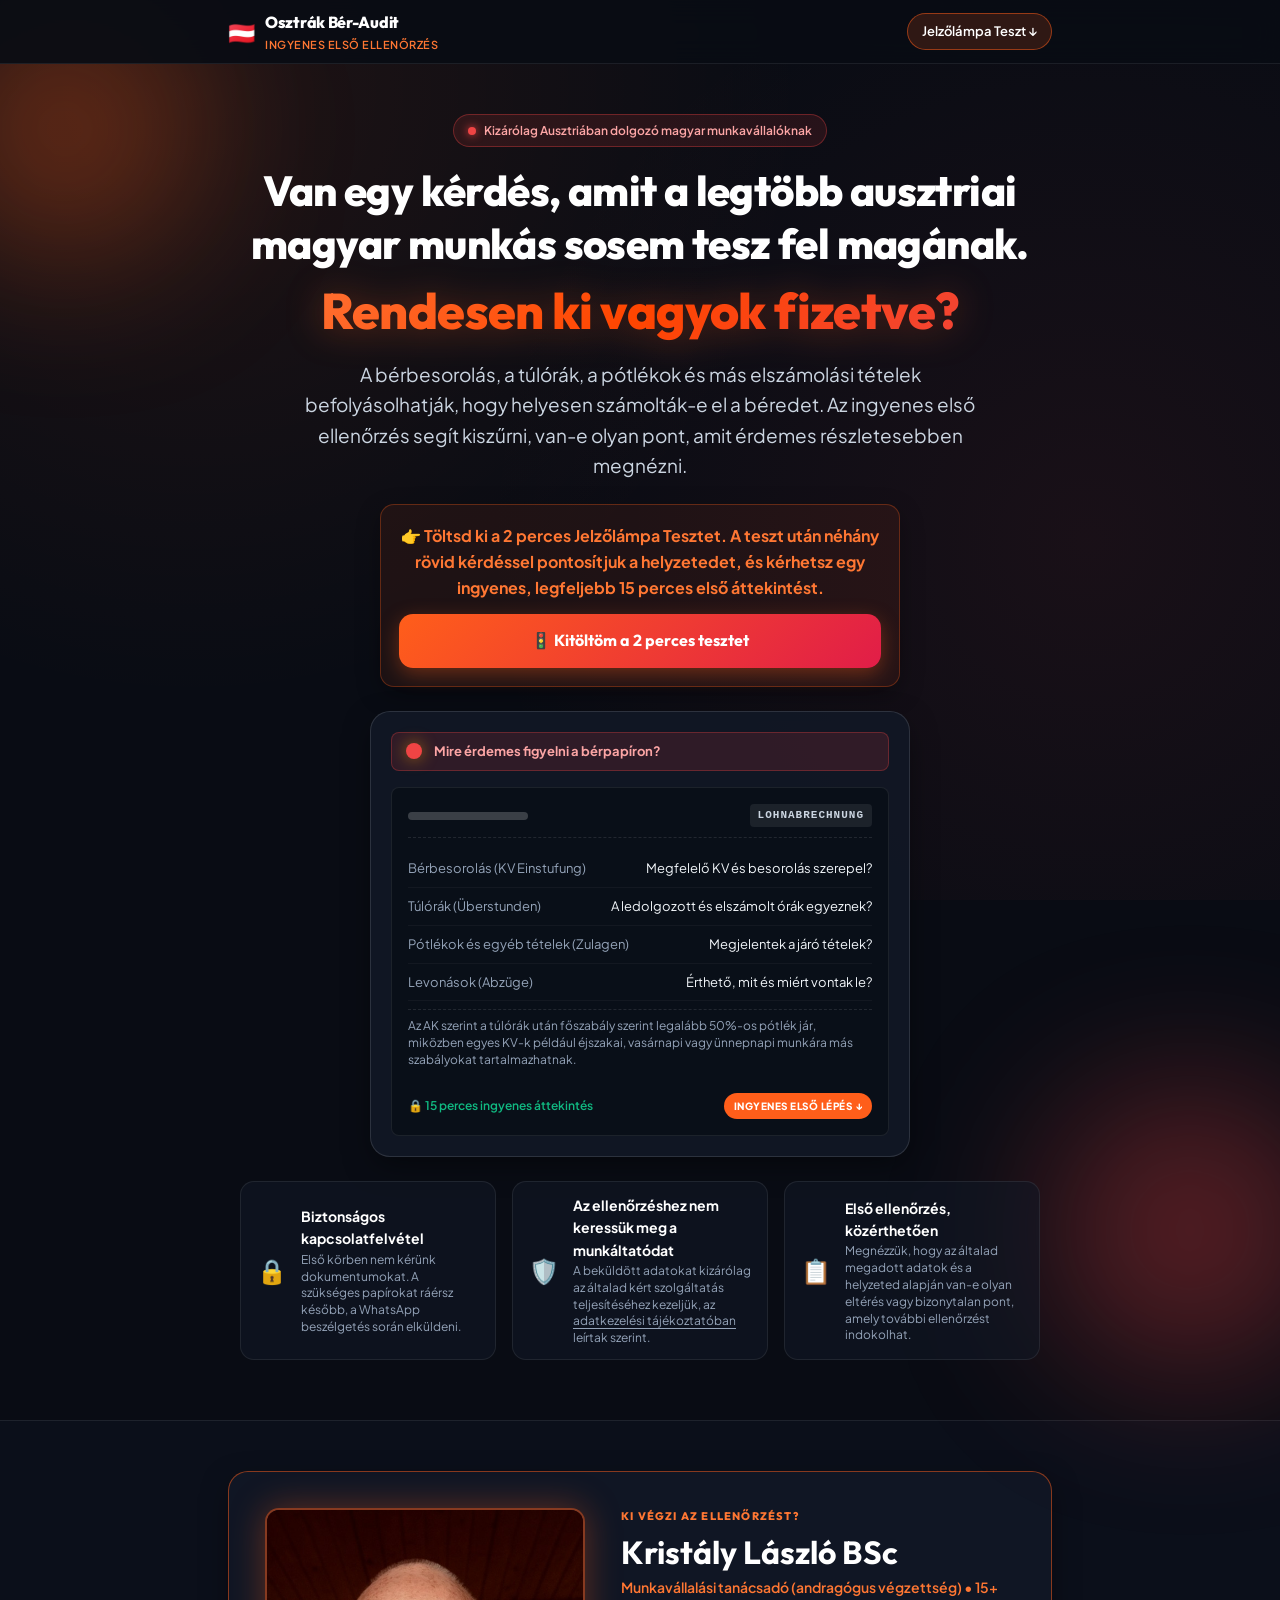
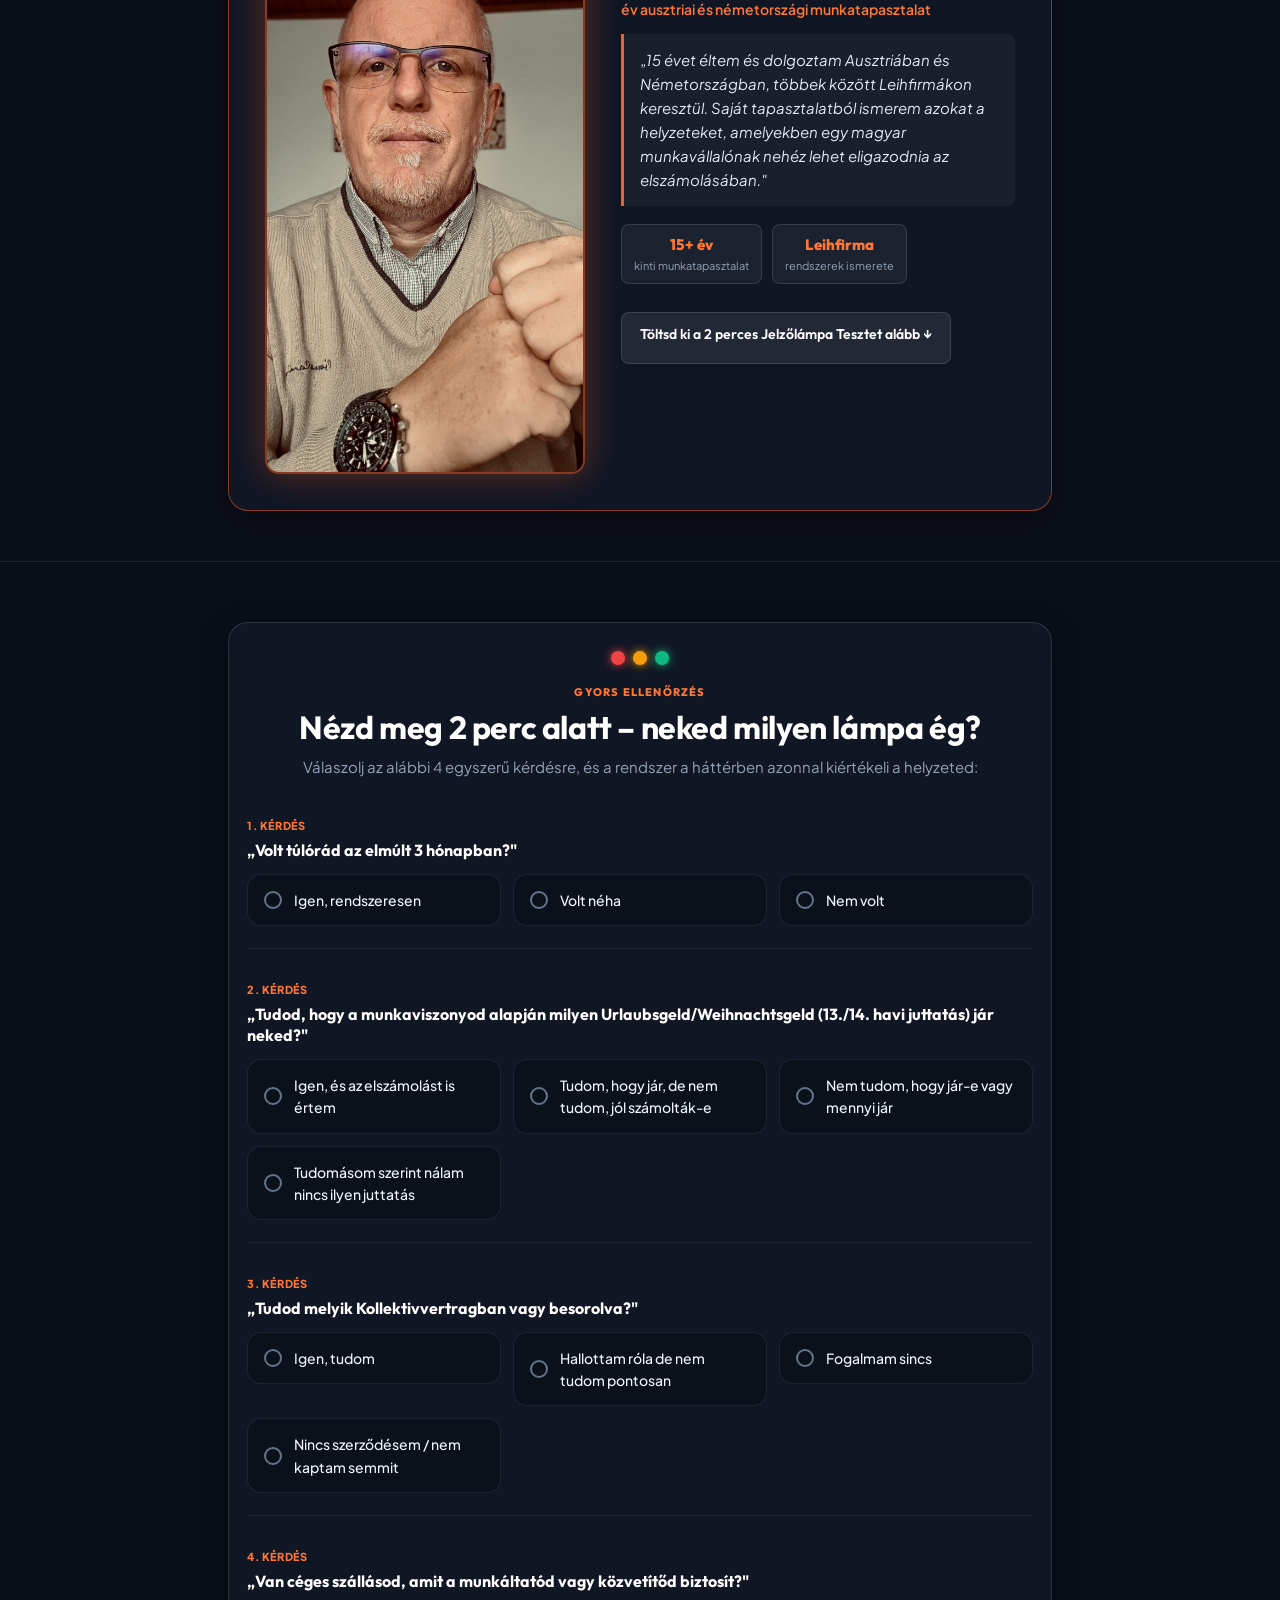
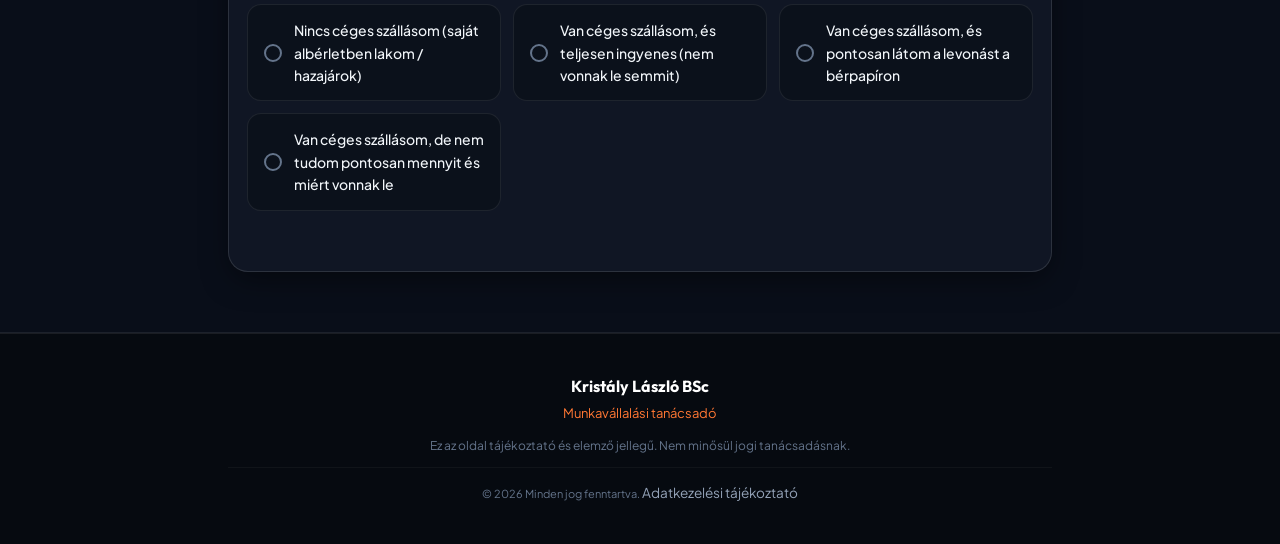
==== commit 1fced9e8: "Add files via upload" ====
--- a/index.html
+++ b/index.html
@@ -60,7 +60,7 @@
 
         <div class="hero-action-box">
           <p class="action-highlight">
-            👉 <strong>Töltsd ki a 2 perces Jelzőlámpa Tesztet. Ha indokolt, a következő lépésben kérhetsz egy ingyenes 15 perces első áttekintést.</strong>
+            👉 <strong>Töltsd ki a 2 perces Jelzőlámpa Tesztet. A teszt után néhány rövid kérdéssel pontosítjuk a helyzetedet, és kérhetsz egy ingyenes, legfeljebb 15 perces első áttekintést.</strong>
           </p>
           <a href="#jelzolampa-teszt" class="btn btn-primary btn-hero">
             <span>🚦 Kitöltöm a 2 perces tesztet</span>
@@ -124,7 +124,7 @@
             <div class="mini-icon">📋</div>
             <div>
               <strong>Első ellenőrzés, közérthetően</strong>
-              <p>Megnézzük, van-e a bérpapírodon vagy az általad megadott adatokban olyan eltérés vagy bizonytalan pont, amely további ellenőrzést indokolhat.</p>
+              <p>Megnézzük, hogy az általad megadott adatok és a helyzeted alapján van-e olyan eltérés vagy bizonytalan pont, amely további ellenőrzést indokolhat.</p>
             </div>
           </div>
         </div>
@@ -251,7 +251,7 @@
                 </div>
               </div>
               <p class="res-quote">A válaszaid alapján vannak olyan pontok az elszámolásodban, amelyeket érdemes közelebbről megnézni.</p>
-              <p class="res-disclaimer">Ez még nem jelenti azt, hogy biztosan hibás a béred vagy pénzzel tartoznak neked. A következő lépésben néhány kérdéssel megnézzük, érdemes-e egy ingyenes első áttekintést kérned.</p>
+              <p class="res-disclaimer">Ez még nem jelenti azt, hogy biztosan hibás a béred vagy pénzzel tartoznak neked. A következő lépésben néhány rövid kérdéssel pontosítjuk, mit szeretnél ellenőrizni.</p>
               <a href="#szuro-blokk" class="btn btn-primary btn-jump-to-filter"><span>Tovább az ingyenes első ellenőrzéshez ↓</span></a>
             </div>
             <div id="resYellowLight" class="res-light-box light-box-yellow" style="display: none;">
@@ -263,7 +263,7 @@
                 </div>
               </div>
               <p class="res-quote">Van néhány pont, amelyet érdemes átgondolni.</p>
-              <p class="res-disclaimer">A következő lépésben néhány kérdéssel megnézzük, érdemes-e egy ingyenes első áttekintést kérned.</p>
+              <p class="res-disclaimer">A következő lépésben néhány rövid kérdéssel pontosítjuk, mit szeretnél ellenőrizni.</p>
               <a href="#szuro-blokk" class="btn btn-primary btn-jump-to-filter"><span>Tovább az ingyenes első ellenőrzéshez ↓</span></a>
             </div>
             <div id="resGreenLight" class="res-light-box light-box-green" style="display: none;">
@@ -275,7 +275,7 @@
                 </div>
               </div>
               <p class="res-quote">A válaszaid alapján kevesebb ellenőrzendő pont látszik.</p>
-              <p class="res-disclaimer">A teszt azonban nem helyettesíti a tényleges ellenőrzést. Ha szeretnéd, a következő lépésben kérhetsz egy ingyenes első áttekintést.</p>
+              <p class="res-disclaimer">A teszt azonban nem helyettesíti az elszámolás tényleges ellenőrzését. Ha szeretnéd, kérhetsz egy ingyenes első áttekintést.</p>
               <a href="#szuro-blokk" class="btn btn-primary btn-jump-to-filter"><span>Tovább az ingyenes első ellenőrzéshez ↓</span></a>
             </div>
           </div>
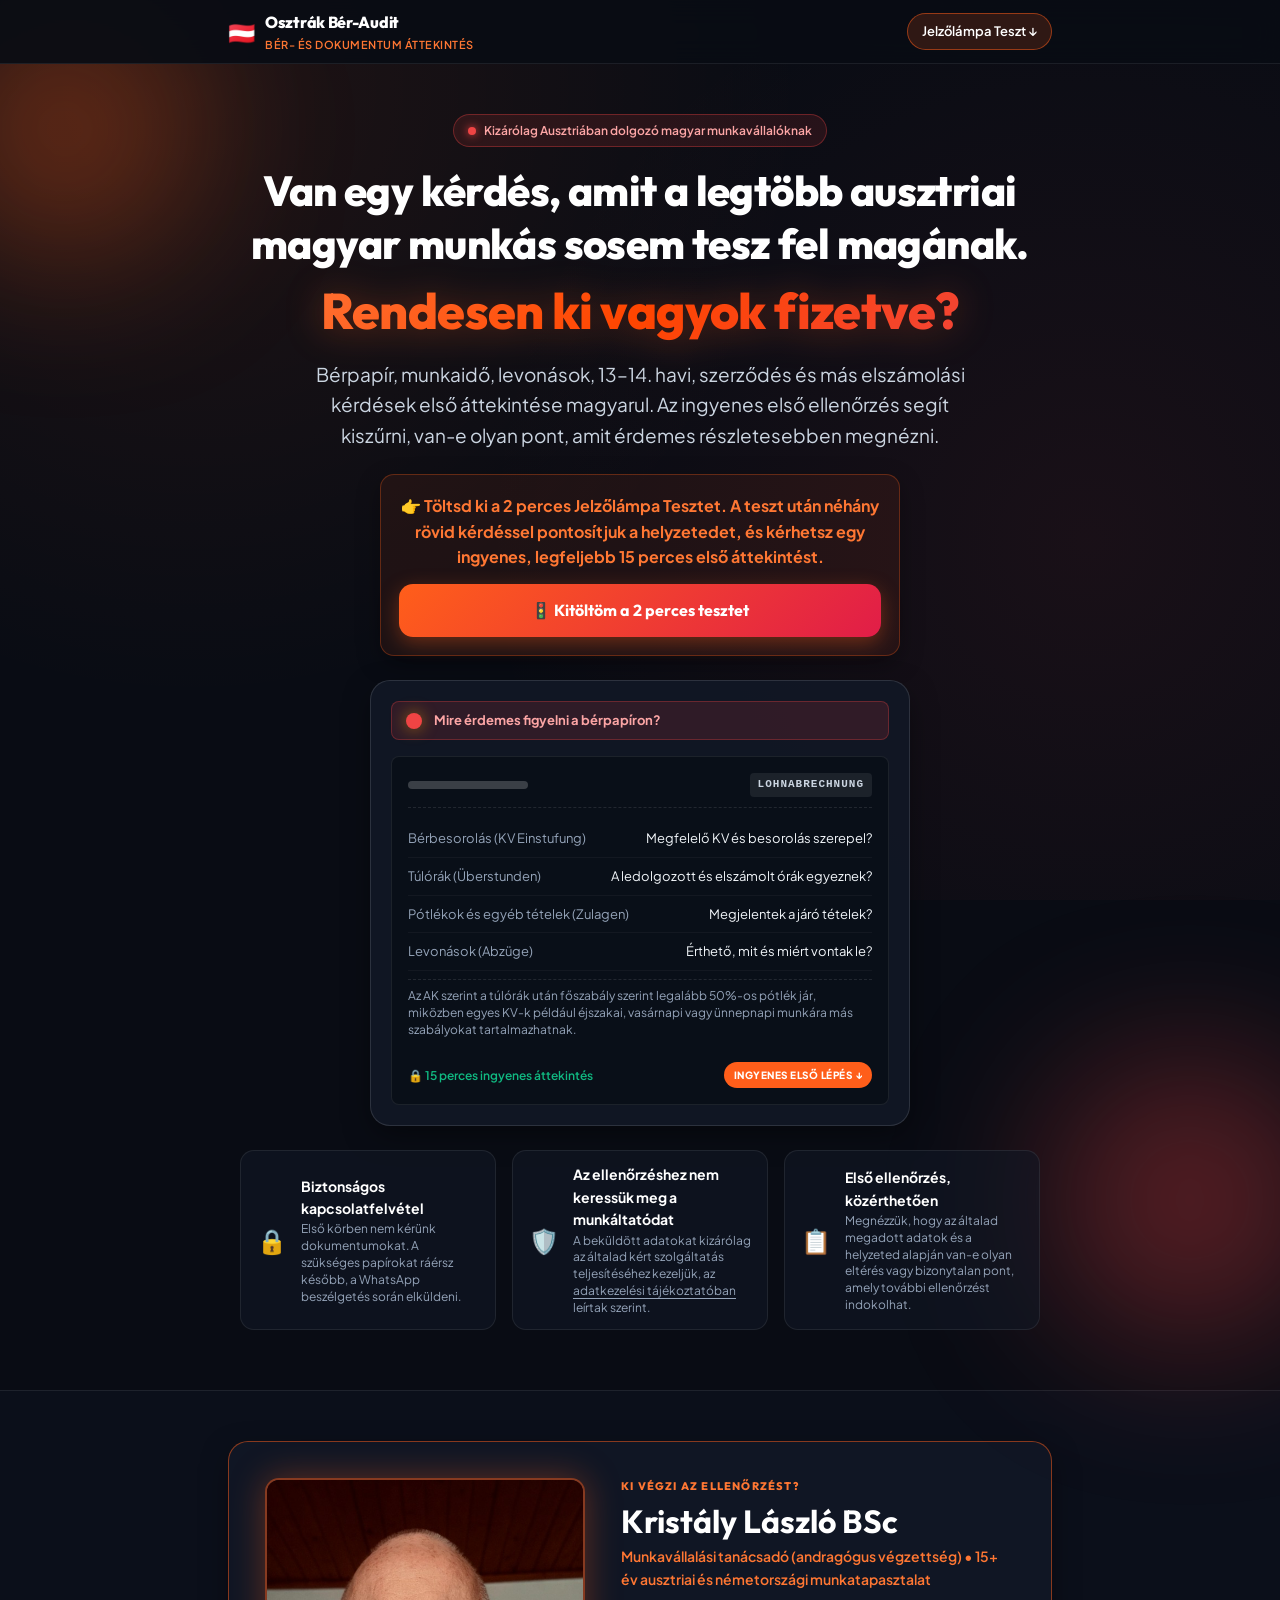
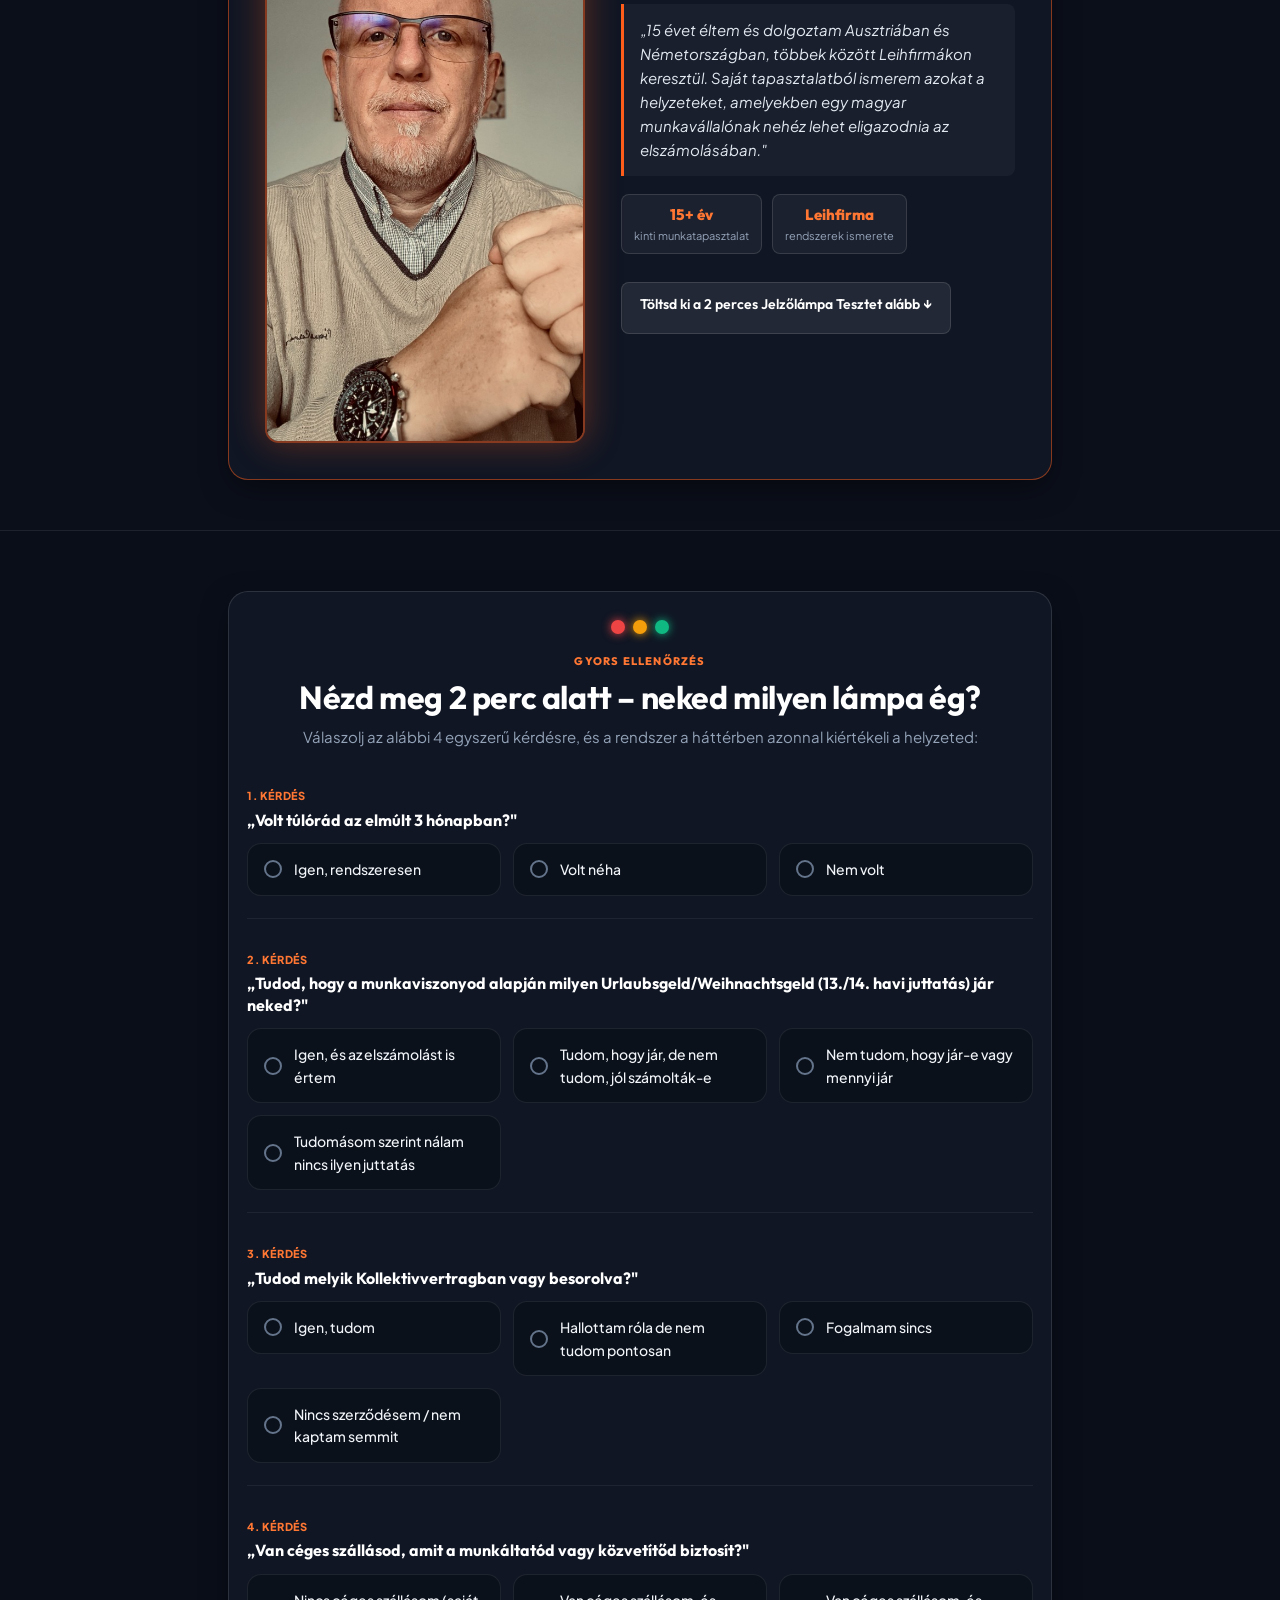
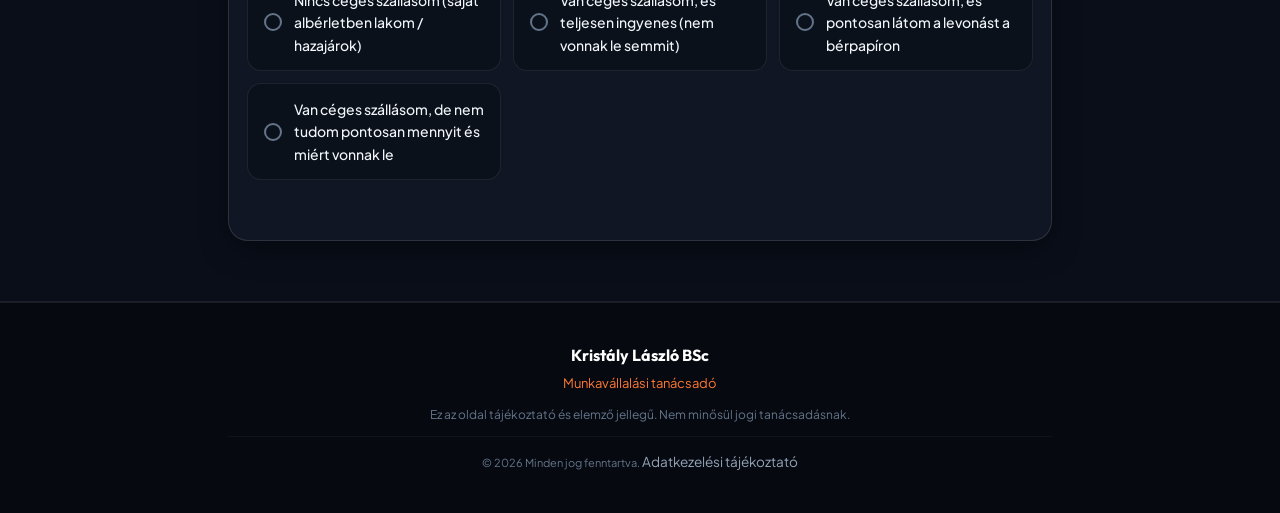
==== commit 3d0d7e15: "Add files via upload" ====
--- a/index.html
+++ b/index.html
@@ -3,12 +3,12 @@
 <head>
   <meta charset="UTF-8">
   <meta name="viewport" content="width=device-width, initial-scale=1.0, maximum-scale=5.0">
-  <title>Osztrák Bér-Audit – Ingyenes Első Ellenőrzés | Kristály László BSc</title>
+  <title>Osztrák Bér- és Dokumentum Áttekintés | Kristály László BSc</title>
   
   <!-- SEO & Open Graph Meta Tags -->
-  <meta name="description" content="Van egy kérdés amit a legtöbb ausztriai magyar munkás sosem tesz fel magának: Rendesen ki vagyok fizetve? Töltsd ki a 2 perces Jelzőlámpa Tesztet.">
-  <meta property="og:title" content="Osztrák Bér-Audit – Ingyenes Első Ellenőrzés">
-  <meta property="og:description" content="Töltsd ki a 2 perces Jelzőlámpa Tesztet. Ha indokolt, küldj egy anonimizált bérpapírt ingyenes első áttekintésre.">
+  <meta name="description" content="Bérpapír, munkaidő, levonások, 13–14. havi, szerződés és más elszámolási kérdések első áttekintése magyarul.">
+  <meta property="og:title" content="Osztrák Bér- és Dokumentum Áttekintés">
+  <meta property="og:description" content="Bérpapír, munkaidő, levonások, 13–14. havi, szerződés és más elszámolási kérdések első áttekintése magyarul.">
   <meta property="og:image" content="assets/laszlo.jpg">
   <meta property="og:type" content="website">
   
@@ -28,7 +28,7 @@
         <span class="flag-icon" aria-hidden="true">🇦🇹</span>
         <div class="brand-text">
           <span class="brand-title">Osztrák Bér-Audit</span>
-          <span class="brand-badge">Ingyenes Első Ellenőrzés</span>
+          <span class="brand-badge">Bér- és Dokumentum Áttekintés</span>
         </div>
       </div>
       <a href="#jelzolampa-teszt" class="nav-cta-pill">Jelzőlámpa Teszt ↓</a>
@@ -55,7 +55,7 @@
         </h1>
 
         <p class="hero-lead">
-          A bérbesorolás, a túlórák, a pótlékok és más elszámolási tételek befolyásolhatják, hogy helyesen számolták-e el a béredet. Az ingyenes első ellenőrzés segít kiszűrni, van-e olyan pont, amit érdemes részletesebben megnézni.
+          Bérpapír, munkaidő, levonások, 13–14. havi, szerződés és más elszámolási kérdések első áttekintése magyarul. Az ingyenes első ellenőrzés segít kiszűrni, van-e olyan pont, amit érdemes részletesebben megnézni.
         </p>
 
         <div class="hero-action-box">
@@ -274,9 +274,9 @@
                   <h4>ZÖLD LÁMPA</h4>
                 </div>
               </div>
-              <p class="res-quote">A válaszaid alapján kevesebb ellenőrzendő pont látszik.</p>
-              <p class="res-disclaimer">A teszt azonban nem helyettesíti az elszámolás tényleges ellenőrzését. Ha szeretnéd, kérhetsz egy ingyenes első áttekintést.</p>
-              <a href="#szuro-blokk" class="btn btn-primary btn-jump-to-filter"><span>Tovább az ingyenes első ellenőrzéshez ↓</span></a>
+              <p class="res-quote" style="color: var(--accent-green);">ZÖLD – A válaszaid alapján jelenleg kevés olyan jel látszik, ami miatt részletesebb ellenőrzést javasolnánk.</p>
+              <p class="res-disclaimer">Ha ennek ellenére van egy konkrét bérpapírod, levonásod, munkaidő-eltérésed vagy más tétel, amit nem értesz, kérhetsz 15 perces ingyenes első áttekintést.</p>
+              <a href="#szuro-blokk" class="btn btn-secondary btn-jump-to-filter" style="margin-top: 16px;"><span>Opcionális: Ingyenes első áttekintés igénylése ↓</span></a>
             </div>
           </div>
         </div>
@@ -325,18 +325,25 @@
             <div class="question-group" data-q="3">
               <label class="question-label">
                 <span class="q-number">3. kérdés</span>
-                <span class="q-text">Az első 15 perces áttekintés ingyenes. Ha utána részletes, személyre szabott ellenőrzést szeretnél, annak külön díja van. Ez számodra elfogadható?</span>
+                <span class="q-text">Ha az első áttekintés alapján indokolt, szóba jöhet számodra a 165 €-os részletes dokumentumvizsgálat?</span>
               </label>
               <div class="options-grid">
                 <label class="option-card"><input type="radio" name="q3" value="Igen" required><div class="option-content"><span class="option-indicator"></span><span class="option-title">Igen</span></div></label>
-                <label class="option-card"><input type="radio" name="q3" value="Előbb szeretném tudni, pontosan mit tartalmaz és mennyibe kerül" required><div class="option-content"><span class="option-indicator"></span><span class="option-title">Előbb szeretném tudni, pontosan mit tartalmaz és mennyibe kerül</span></div></label>
-                <label class="option-card"><input type="radio" name="q3" value="Nem szeretnék fizetős szolgáltatást" required><div class="option-content"><span class="option-indicator"></span><span class="option-title">Nem szeretnék fizetős szolgáltatást</span></div></label>
+                <label class="option-card"><input type="radio" name="q3" value="Előbb szeretném tudni, pontosan mit kapok érte" required><div class="option-content"><span class="option-indicator"></span><span class="option-title">Előbb szeretném tudni, pontosan mit kapok érte</span></div></label>
+                <label class="option-card"><input type="radio" name="q3" value="Nem" required><div class="option-content"><span class="option-indicator"></span><span class="option-title">Nem</span></div></label>
               </div>
             </div>
 
             <!-- ÚJ LEAD FORM BLOKK (V2.1) -->
             <div id="leadFormBlock" class="upload-block-container" style="display: none;">
               <div class="upload-divider"><span>Következő lépés: Ingyenes első áttekintés igénylése</span></div>
+
+              <!-- ÁR TÁJÉKOZTATÓ BLOKK -->
+              <div class="price-info-box" style="background: rgba(255, 94, 26, 0.1); border: 1px solid rgba(255, 94, 26, 0.3); border-radius: 8px; padding: 16px; margin-bottom: 24px; text-align: left;">
+                <p style="margin: 0 0 8px 0; font-weight: 600; color: #fff;">Az első 15 perces áttekintés díjmentes.</p>
+                <p style="margin: 0 0 8px 0; color: #cbd5e1; font-size: 0.95rem;">Ha az első áttekintés alapján részletes dokumentumvizsgálatot szeretnél, annak jelenlegi díja 165 €.</p>
+                <p style="margin: 0; color: #94a3b8; font-size: 0.85rem;">A fizetős vizsgálat opcionális. Az ingyenes áttekintés semmilyen vásárlási kötelezettséggel nem jár.</p>
+              </div>
               <div class="upload-inner-card">
                 <div class="upload-header">
                   <h3 class="upload-title" style="margin-bottom: 8px;">Kéred az ingyenes 15 perces első áttekintést?</h3>
@@ -403,10 +410,11 @@
       <div class="modal-icon-wrap"><span class="modal-checkmark">✓</span></div>
       <h3 class="modal-title">Köszönöm, megkaptam a jelentkezésed.</h3>
       <div class="modal-message-block">
-        <p class="modal-message">A következő lépésben WhatsAppon felveszem veled a kapcsolatot. Először röviden tisztázzuk, mit szeretnél ellenőrizni.</p>
-        <p class="modal-message" style="margin-top: 12px;">Ha az első áttekintéshez szükségem lesz bérpapírra, szerződésre vagy más dokumentumra, megírom pontosan, mit és hogyan küldj el.</p>
-        <p class="modal-message" style="margin-top: 12px; color: var(--accent-orange-bright);">Az első, legfeljebb 15 perces áttekintés ingyenes.</p>
-        <p class="modal-message" style="margin-top: 12px; font-size: 0.9rem;">Ha később részletes fizetős ellenőrzésre lenne szükség, annak tartalmát és árát előre megkapod.</p>
+        <p class="modal-message" style="margin-bottom: 0;">
+          WhatsAppon hamarosan jelentkezem, és röviden megbeszéljük, mit szeretnél ellenőrizni.<br><br>
+          Ha papírokra lesz szükség, megírom mit és hogyan küldj el.<br><br>
+          <strong style="color: var(--accent-orange-bright);">Az első (max. 15 perces) áttekintés teljesen ingyenes.</strong>
+        </p>
       </div>
       <button class="btn btn-secondary" onclick="window.location.reload()" style="margin-top: 24px; width: 100%;">
         Vissza a főoldalra
--- a/style.css
+++ b/style.css
@@ -1547,7 +1547,7 @@
   border: 1.5px solid var(--accent-orange);
   box-shadow: 0 0 50px rgba(255, 94, 26, 0.4);
   border-radius: var(--radius-lg);
-  padding: 32px 24px;
+  padding: 32px 24px; max-height: 90vh; overflow-y: auto;
   max-width: 440px;
   width: 100%;
   text-align: center;
@@ -1835,3 +1835,4 @@
 .modal-whatsapp-area {
   margin-top: 1.5rem;
 }
+
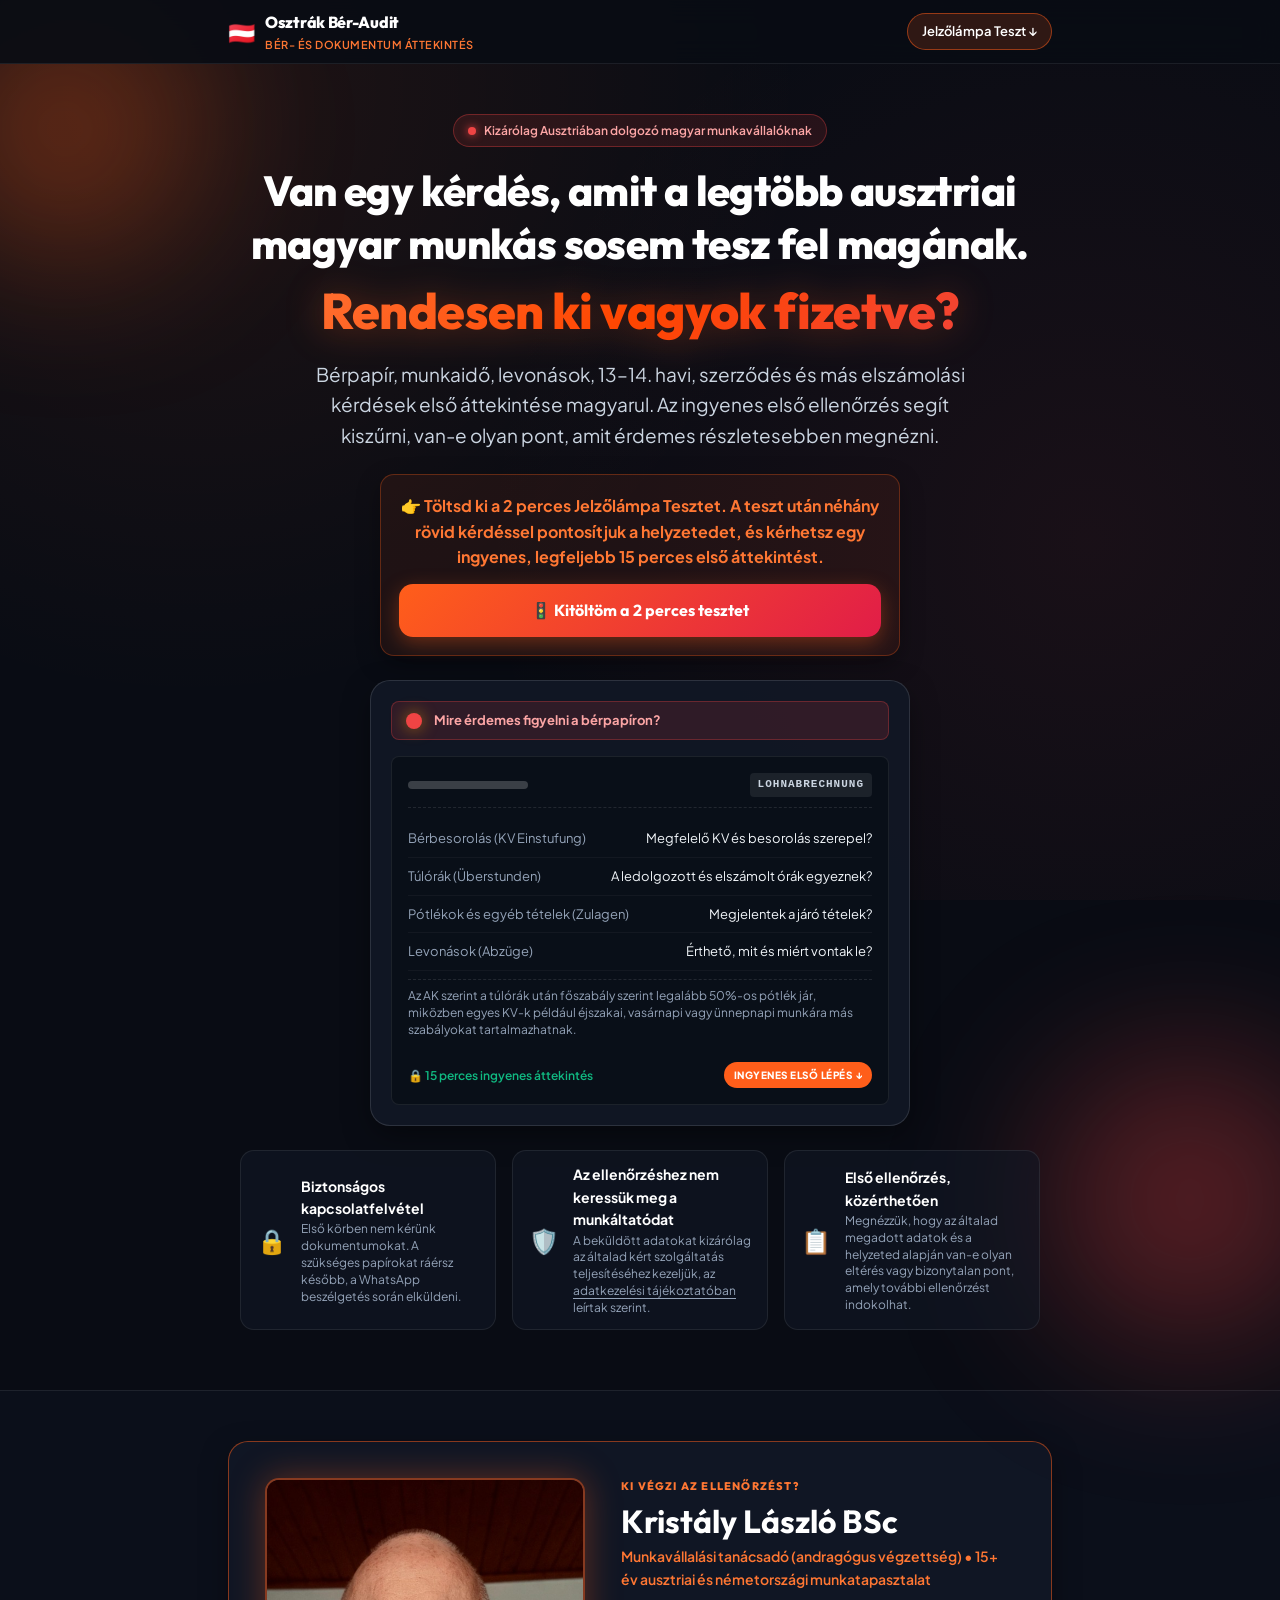
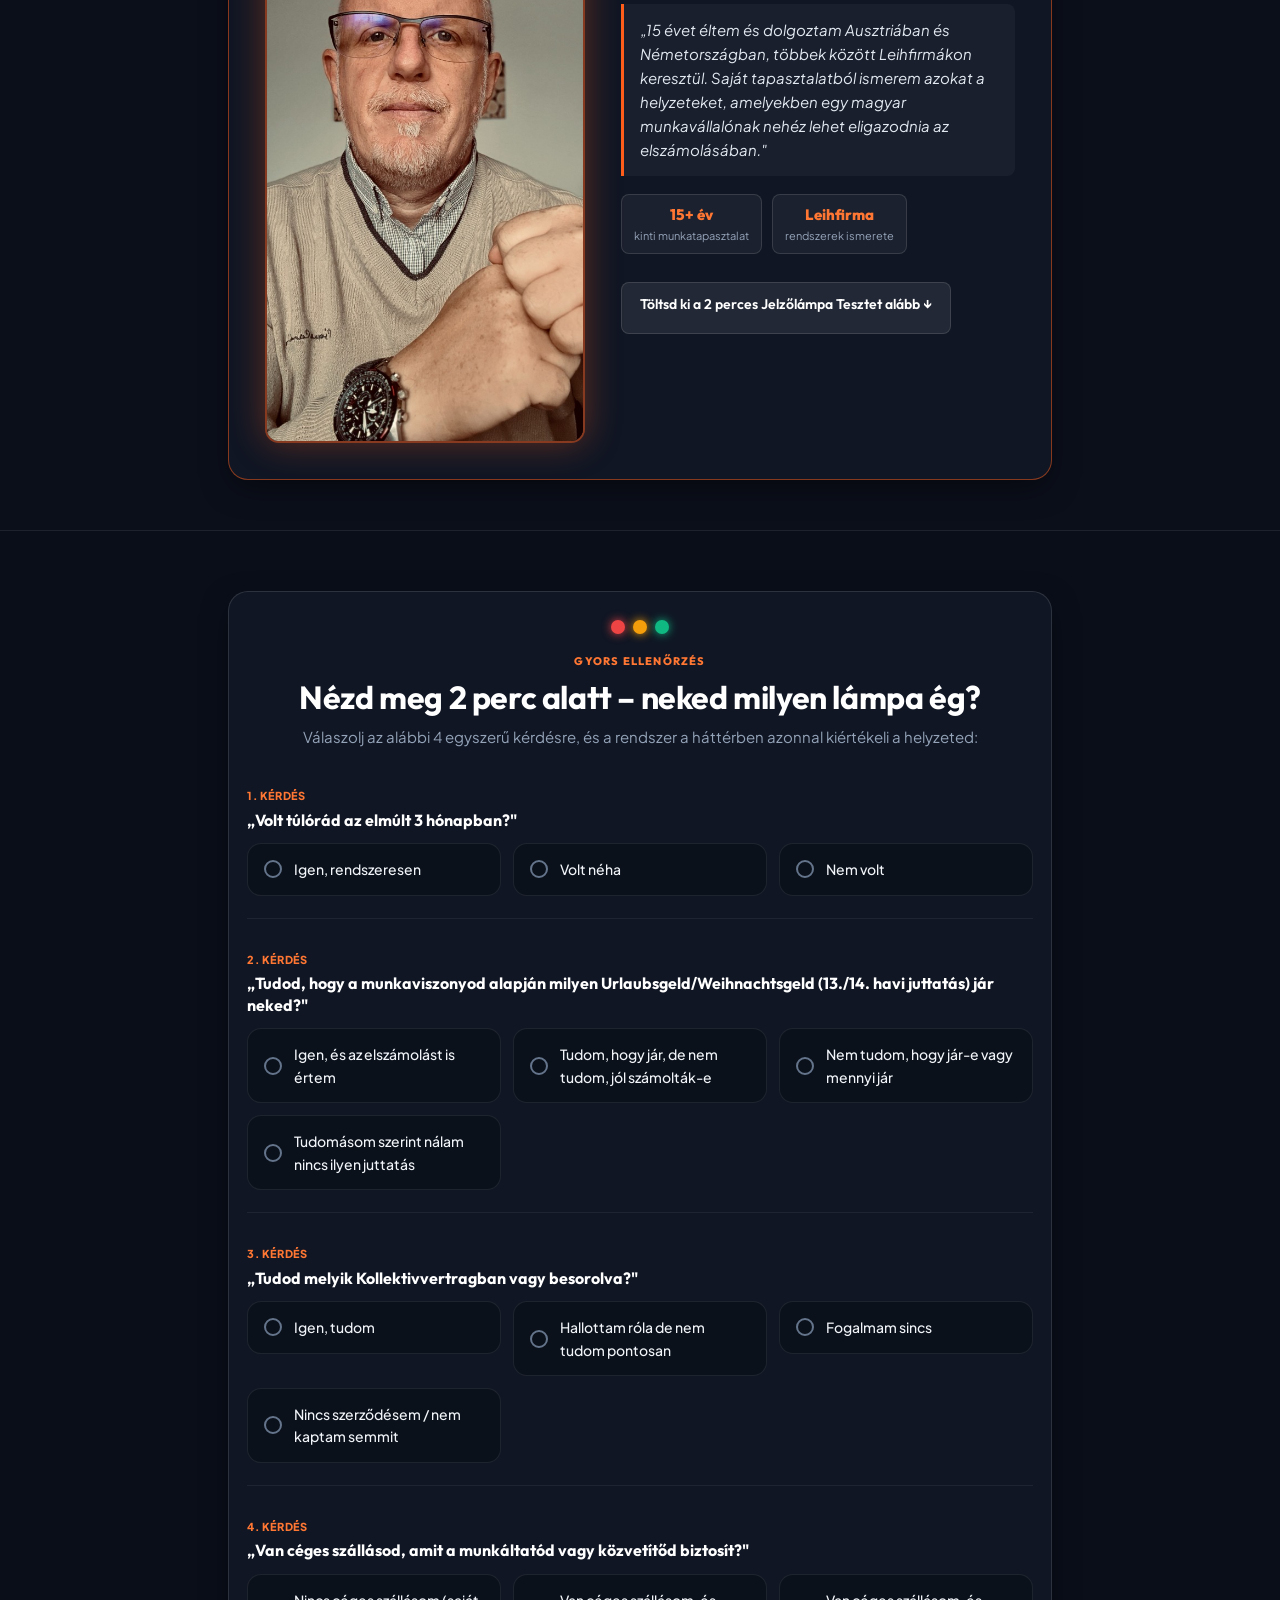
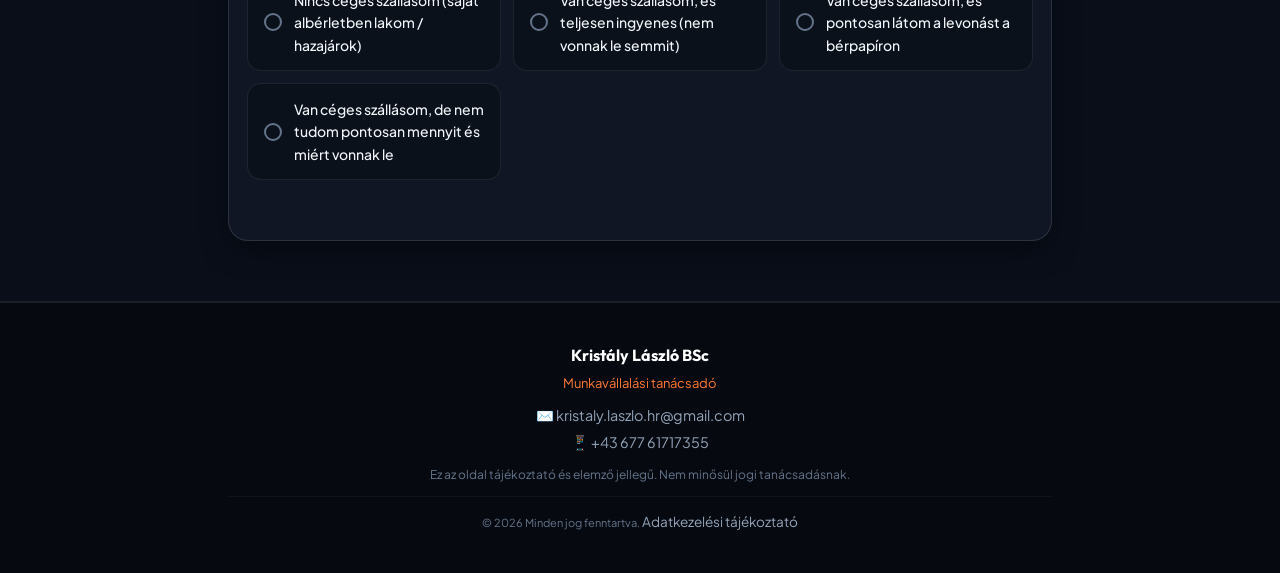
==== commit 3904db27: "Add files via upload" ====
--- a/index.html
+++ b/index.html
@@ -1,427 +1,431 @@
-<!DOCTYPE html>
-<html lang="hu">
-<head>
-  <meta charset="UTF-8">
-  <meta name="viewport" content="width=device-width, initial-scale=1.0, maximum-scale=5.0">
-  <title>Osztrák Bér- és Dokumentum Áttekintés | Kristály László BSc</title>
-  
-  <!-- SEO & Open Graph Meta Tags -->
-  <meta name="description" content="Bérpapír, munkaidő, levonások, 13–14. havi, szerződés és más elszámolási kérdések első áttekintése magyarul.">
-  <meta property="og:title" content="Osztrák Bér- és Dokumentum Áttekintés">
-  <meta property="og:description" content="Bérpapír, munkaidő, levonások, 13–14. havi, szerződés és más elszámolási kérdések első áttekintése magyarul.">
-  <meta property="og:image" content="assets/laszlo.jpg">
-  <meta property="og:type" content="website">
-  
-  <!-- Fonts -->
-  <link rel="preconnect" href="https://fonts.googleapis.com">
-  <link rel="preconnect" href="https://fonts.gstatic.com" crossorigin>
-  <link href="https://fonts.googleapis.com/css2?family=Outfit:wght@400;500;600;700;800;900&family=Plus+Jakarta+Sans:wght@400;500;600;700&display=swap" rel="stylesheet">
-  
-  <link rel="stylesheet" href="style.css?v=4">
-</head>
-<body>
-
-  <!-- Top Sticky Navigation Bar -->
-  <header class="top-nav">
-    <div class="nav-container">
-      <div class="brand">
-        <span class="flag-icon" aria-hidden="true">🇦🇹</span>
-        <div class="brand-text">
-          <span class="brand-title">Osztrák Bér-Audit</span>
-          <span class="brand-badge">Bér- és Dokumentum Áttekintés</span>
-        </div>
-      </div>
-      <a href="#jelzolampa-teszt" class="nav-cta-pill">Jelzőlámpa Teszt ↓</a>
-    </div>
-  </header>
-
-  <main>
-    <!-- ====================================================================
-         1. BLOKK: HERO
-         ==================================================================== -->
-    <section class="hero-section" id="hero">
-      <div class="glow-orb glow-top-left" aria-hidden="true"></div>
-      <div class="glow-orb glow-bottom-right" aria-hidden="true"></div>
-      
-      <div class="container hero-container">
-        <div class="hero-badge">
-          <span class="pulse-dot"></span>
-          <span>Kizárólag Ausztriában dolgozó magyar munkavállalóknak</span>
-        </div>
-
-        <h1 class="hero-title">
-          Van egy kérdés, amit a legtöbb ausztriai magyar munkás sosem tesz fel magának.
-          <span class="highlight-orange-red">Rendesen ki vagyok fizetve?</span>
-        </h1>
-
-        <p class="hero-lead">
-          Bérpapír, munkaidő, levonások, 13–14. havi, szerződés és más elszámolási kérdések első áttekintése magyarul. Az ingyenes első ellenőrzés segít kiszűrni, van-e olyan pont, amit érdemes részletesebben megnézni.
-        </p>
-
-        <div class="hero-action-box">
-          <p class="action-highlight">
-            👉 <strong>Töltsd ki a 2 perces Jelzőlámpa Tesztet. A teszt után néhány rövid kérdéssel pontosítjuk a helyzetedet, és kérhetsz egy ingyenes, legfeljebb 15 perces első áttekintést.</strong>
-          </p>
-          <a href="#jelzolampa-teszt" class="btn btn-primary btn-hero">
-            <span>🚦 Kitöltöm a 2 perces tesztet</span>
-          </a>
-        </div>
-
-        <!-- Bérpapír szimuláció -->
-        <div class="hero-illustration-card">
-          <div class="warning-light-indicator">
-            <span class="traffic-light amber-glow"></span>
-            <span class="warning-label">Mire érdemes figyelni a bérpapíron?</span>
-          </div>
-          <div class="payslip-visual">
-            <div class="payslip-header-fake">
-              <div class="fake-bar-short"></div>
-              <div class="fake-stamp">LOHNABRECHNUNG</div>
-            </div>
-            <div class="payslip-row-fake">
-              <span class="fake-text">Bérbesorolás (KV Einstufung)</span>
-              <span class="fake-diff check-text">Megfelelő KV és besorolás szerepel?</span>
-            </div>
-            <div class="payslip-row-fake">
-              <span class="fake-text">Túlórák (Überstunden)</span>
-              <span class="fake-diff check-text">A ledolgozott és elszámolt órák egyeznek?</span>
-            </div>
-            <div class="payslip-row-fake">
-              <span class="fake-text">Pótlékok és egyéb tételek (Zulagen)</span>
-              <span class="fake-diff check-text">Megjelentek a járó tételek?</span>
-            </div>
-            <div class="payslip-row-fake">
-              <span class="fake-text">Levonások (Abzüge)</span>
-              <span class="fake-diff check-text">Érthető, mit és miért vontak le?</span>
-            </div>
-            <div class="payslip-footnote">
-              <p>Az AK szerint a túlórák után főszabály szerint legalább 50%-os pótlék jár, miközben egyes KV-k például éjszakai, vasárnapi vagy ünnepnapi munkára más szabályokat tartalmazhatnak.</p>
-            </div>
-            <div class="payslip-footer-fake">
-              <span class="audit-status">🔒 15 perces ingyenes áttekintés</span>
-              <a href="#jelzolampa-teszt" class="free-tag clickable-pill">INGYENES ELSŐ LÉPÉS ↓</a>
-            </div>
-          </div>
-        </div>
-
-        <!-- Bizalomépítés -->
-        <div class="trust-horizontal-grid">
-          <div class="trust-mini-card">
-            <div class="mini-icon">🔒</div>
-            <div>
-              <strong>Biztonságos kapcsolatfelvétel</strong>
-              <p>Első körben nem kérünk dokumentumokat. A szükséges papírokat ráérsz később, a WhatsApp beszélgetés során elküldeni.</p>
-            </div>
-          </div>
-          <div class="trust-mini-card">
-            <div class="mini-icon">🛡️</div>
-            <div>
-              <strong>Az ellenőrzéshez nem keressük meg a munkáltatódat</strong>
-              <p>A beküldött adatokat kizárólag az általad kért szolgáltatás teljesítéséhez kezeljük, az <a href="adatkezeles.html" class="inline-link">adatkezelési tájékoztatóban</a> leírtak szerint.</p>
-            </div>
-          </div>
-          <div class="trust-mini-card">
-            <div class="mini-icon">📋</div>
-            <div>
-              <strong>Első ellenőrzés, közérthetően</strong>
-              <p>Megnézzük, hogy az általad megadott adatok és a helyzeted alapján van-e olyan eltérés vagy bizonytalan pont, amely további ellenőrzést indokolhat.</p>
-            </div>
-          </div>
-        </div>
-      </div>
-    </section>
-
-    <!-- ====================================================================
-         2. BLOKK: KI VAGYOK
-         ==================================================================== -->
-    <section class="about-standalone-section" id="ki-vagyok">
-      <div class="container">
-        <div class="about-standalone-card">
-          <div class="about-photo-column">
-            <div class="photo-wrapper-full">
-              <img src="assets/laszlo.jpg" alt="Kristály László BSc" class="photo-wrist-visible" loading="eager">
-            </div>
-          </div>
-          <div class="about-text-column">
-            <span class="sub-label">KI VÉGZI AZ ELLENŐRZÉST?</span>
-            <h2 class="about-name">Kristály László BSc</h2>
-            <p class="about-title-tag">Munkavállalási tanácsadó (andragógus végzettség) • 15+ év ausztriai és németországi munkatapasztalat</p>
-            <blockquote class="about-quote">
-              „15 évet éltem és dolgoztam Ausztriában és Németországban, többek között Leihfirmákon keresztül. Saját tapasztalatból ismerem azokat a helyzeteket, amelyekben egy magyar munkavállalónak nehéz lehet eligazodnia az elszámolásában."
-            </blockquote>
-            <div class="about-highlights">
-              <div class="highlight-chip">
-                <span class="chip-num">15+ év</span>
-                <span class="chip-desc">kinti munkatapasztalat</span>
-              </div>
-              <div class="highlight-chip">
-                <span class="chip-num">Leihfirma</span>
-                <span class="chip-desc">rendszerek ismerete</span>
-              </div>
-            </div>
-            <div class="about-bottom-cta">
-              <a href="#jelzolampa-teszt" class="btn btn-secondary-sm">
-                Töltsd ki a 2 perces Jelzőlámpa Tesztet alább ↓
-              </a>
-            </div>
-          </div>
-        </div>
-      </div>
-    </section>
-
-    <!-- ====================================================================
-         3. BLOKK: JELZŐLÁMPA TESZT
-         ==================================================================== -->
-    <section class="traffic-light-section" id="jelzolampa-teszt">
-      <div class="container">
-        <div class="traffic-box-card">
-          <div class="section-heading text-center">
-            <div class="traffic-mini-lights">
-              <span class="t-dot t-red"></span>
-              <span class="t-dot t-yellow"></span>
-              <span class="t-dot t-green"></span>
-            </div>
-            <span class="sub-label">GYORS ELLENŐRZÉS</span>
-            <h2 class="section-title">Nézd meg 2 perc alatt – neked milyen lámpa ég?</h2>
-            <p class="section-subtitle">Válaszolj az alábbi 4 egyszerű kérdésre, és a rendszer a háttérben azonnal kiértékeli a helyzeted:</p>
-          </div>
-
-          <form id="trafficLightForm" class="traffic-form">
-            <!-- 1. TÚLÓRA -->
-            <div class="traffic-q-group" data-tq="1">
-              <div class="traffic-q-header">
-                <span class="traffic-q-num">1. kérdés</span>
-                <h3 class="traffic-q-title">„Volt túlórád az elmúlt 3 hónapban?"</h3>
-              </div>
-              <div class="traffic-options-grid">
-                <label class="t-opt-card"><input type="radio" name="tq1" value="Igen, rendszeresen"><div class="t-opt-content"><span class="t-opt-indicator"></span><span class="t-opt-text">Igen, rendszeresen</span></div></label>
-                <label class="t-opt-card"><input type="radio" name="tq1" value="Volt néha"><div class="t-opt-content"><span class="t-opt-indicator"></span><span class="t-opt-text">Volt néha</span></div></label>
-                <label class="t-opt-card"><input type="radio" name="tq1" value="Nem volt"><div class="t-opt-content"><span class="t-opt-indicator"></span><span class="t-opt-text">Nem volt</span></div></label>
-              </div>
-            </div>
-            <!-- 2. URLAUBSGELD / WEIHNACHTSGELD -->
-            <div class="traffic-q-group" data-tq="2">
-              <div class="traffic-q-header">
-                <span class="traffic-q-num">2. kérdés</span>
-                <h3 class="traffic-q-title">„Tudod, hogy a munkaviszonyod alapján milyen Urlaubsgeld/Weihnachtsgeld (13./14. havi juttatás) jár neked?"</h3>
-              </div>
-              <div class="traffic-options-grid">
-                <label class="t-opt-card"><input type="radio" name="tq2" value="Igen, és az elszámolást is értem"><div class="t-opt-content"><span class="t-opt-indicator"></span><span class="t-opt-text">Igen, és az elszámolást is értem</span></div></label>
-                <label class="t-opt-card"><input type="radio" name="tq2" value="Tudom, hogy jár, de nem tudom, jól számolták-e"><div class="t-opt-content"><span class="t-opt-indicator"></span><span class="t-opt-text">Tudom, hogy jár, de nem tudom, jól számolták-e</span></div></label>
-                <label class="t-opt-card"><input type="radio" name="tq2" value="Nem tudom, hogy jár-e vagy mennyi jár"><div class="t-opt-content"><span class="t-opt-indicator"></span><span class="t-opt-text">Nem tudom, hogy jár-e vagy mennyi jár</span></div></label>
-                <label class="t-opt-card"><input type="radio" name="tq2" value="Tudomásom szerint nálam nincs ilyen juttatás"><div class="t-opt-content"><span class="t-opt-indicator"></span><span class="t-opt-text">Tudomásom szerint nálam nincs ilyen juttatás</span></div></label>
-              </div>
-            </div>
-            <!-- 3. KV -->
-            <div class="traffic-q-group" data-tq="3">
-              <div class="traffic-q-header">
-                <span class="traffic-q-num">3. kérdés</span>
-                <h3 class="traffic-q-title">„Tudod melyik Kollektivvertragban vagy besorolva?"</h3>
-              </div>
-              <div class="traffic-options-grid">
-                <label class="t-opt-card"><input type="radio" name="tq3" value="Igen, tudom"><div class="t-opt-content"><span class="t-opt-indicator"></span><span class="t-opt-text">Igen, tudom</span></div></label>
-                <label class="t-opt-card"><input type="radio" name="tq3" value="Hallottam róla de nem tudom pontosan"><div class="t-opt-content"><span class="t-opt-indicator"></span><span class="t-opt-text">Hallottam róla de nem tudom pontosan</span></div></label>
-                <label class="t-opt-card"><input type="radio" name="tq3" value="Fogalmam sincs"><div class="t-opt-content"><span class="t-opt-indicator"></span><span class="t-opt-text">Fogalmam sincs</span></div></label>
-                <label class="t-opt-card"><input type="radio" name="tq3" value="Nincs szerződésem / nem kaptam semmit"><div class="t-opt-content"><span class="t-opt-indicator"></span><span class="t-opt-text">Nincs szerződésem / nem kaptam semmit</span></div></label>
-              </div>
-            </div>
-            <!-- 4. SZÁLLÁS -->
-            <div class="traffic-q-group" data-tq="4">
-              <div class="traffic-q-header">
-                <span class="traffic-q-num">4. kérdés</span>
-                <h3 class="traffic-q-title">„Van céges szállásod, amit a munkáltatód vagy közvetítőd biztosít?"</h3>
-              </div>
-              <div class="traffic-options-grid">
-                <label class="t-opt-card"><input type="radio" name="tq4" value="Nincs céges szállásom"><div class="t-opt-content"><span class="t-opt-indicator"></span><span class="t-opt-text">Nincs céges szállásom (saját albérletben lakom / hazajárok)</span></div></label>
-                <label class="t-opt-card"><input type="radio" name="tq4" value="Van, és teljesen ingyenes"><div class="t-opt-content"><span class="t-opt-indicator"></span><span class="t-opt-text">Van céges szállásom, és teljesen ingyenes (nem vonnak le semmit)</span></div></label>
-                <label class="t-opt-card"><input type="radio" name="tq4" value="Van, és pontosan tudom a levonást"><div class="t-opt-content"><span class="t-opt-indicator"></span><span class="t-opt-text">Van céges szállásom, és pontosan látom a levonást a bérpapíron</span></div></label>
-                <label class="t-opt-card"><input type="radio" name="tq4" value="Van, de nem tudom pontosan"><div class="t-opt-content"><span class="t-opt-indicator"></span><span class="t-opt-text">Van céges szállásom, de nem tudom pontosan mennyit és miért vonnak le</span></div></label>
-              </div>
-            </div>
-          </form>
-
-          <!-- EREDMÉNY DOBOZOK -->
-          <div id="trafficResultCard" class="traffic-result-card" style="display: none;">
-            <div id="resRedLight" class="res-light-box light-box-red" style="display: none;">
-              <div class="res-light-header">
-                <div class="big-lamp lamp-red">🔴</div>
-                <div class="res-light-title-group">
-                  <span class="res-badge badge-red">TÖBB ELLENŐRZENDŐ PONTOT TALÁLTUNK</span>
-                  <h4>PIROS LÁMPA</h4>
-                </div>
-              </div>
-              <p class="res-quote">A válaszaid alapján vannak olyan pontok az elszámolásodban, amelyeket érdemes közelebbről megnézni.</p>
-              <p class="res-disclaimer">Ez még nem jelenti azt, hogy biztosan hibás a béred vagy pénzzel tartoznak neked. A következő lépésben néhány rövid kérdéssel pontosítjuk, mit szeretnél ellenőrizni.</p>
-              <a href="#szuro-blokk" class="btn btn-primary btn-jump-to-filter"><span>Tovább az ingyenes első ellenőrzéshez ↓</span></a>
-            </div>
-            <div id="resYellowLight" class="res-light-box light-box-yellow" style="display: none;">
-              <div class="res-light-header">
-                <div class="big-lamp lamp-yellow">🟡</div>
-                <div class="res-light-title-group">
-                  <span class="res-badge badge-yellow">NÉHÁNY BIZONYTALAN PONT</span>
-                  <h4>SÁRGA LÁMPA</h4>
-                </div>
-              </div>
-              <p class="res-quote">Van néhány pont, amelyet érdemes átgondolni.</p>
-              <p class="res-disclaimer">A következő lépésben néhány rövid kérdéssel pontosítjuk, mit szeretnél ellenőrizni.</p>
-              <a href="#szuro-blokk" class="btn btn-primary btn-jump-to-filter"><span>Tovább az ingyenes első ellenőrzéshez ↓</span></a>
-            </div>
-            <div id="resGreenLight" class="res-light-box light-box-green" style="display: none;">
-              <div class="res-light-header">
-                <div class="big-lamp lamp-green">🟢</div>
-                <div class="res-light-title-group">
-                  <span class="res-badge badge-green">KEVESEBB KOCKÁZATI JEL</span>
-                  <h4>ZÖLD LÁMPA</h4>
-                </div>
-              </div>
-              <p class="res-quote" style="color: var(--accent-green);">ZÖLD – A válaszaid alapján jelenleg kevés olyan jel látszik, ami miatt részletesebb ellenőrzést javasolnánk.</p>
-              <p class="res-disclaimer">Ha ennek ellenére van egy konkrét bérpapírod, levonásod, munkaidő-eltérésed vagy más tétel, amit nem értesz, kérhetsz 15 perces ingyenes első áttekintést.</p>
-              <a href="#szuro-blokk" class="btn btn-secondary btn-jump-to-filter" style="margin-top: 16px;"><span>Opcionális: Ingyenes első áttekintés igénylése ↓</span></a>
-            </div>
-          </div>
-        </div>
-      </div>
-    </section>
-
-    <!-- ====================================================================
-         4. BLOKK: ELŐMINŐSÍTŐ KÉRDÉSEK
-         ==================================================================== -->
-    <section class="filter-section" id="szuro-blokk" style="display: none;">
-      <div class="container">
-        <div class="filter-box-card">
-          <div class="section-heading text-center">
-            <span class="sub-label">ELŐMINŐSÍTÉS</span>
-            <h2 class="section-title">Néhány kérdés a folytatáshoz</h2>
-            <p class="section-subtitle">Válaszolj az alábbi kérdésekre, hogy megtudjuk, hogyan segíthetünk:</p>
-          </div>
-
-          <form id="auditForm" novalidate>
-            <!-- 1. KÉRDÉS -->
-            <div class="question-group" data-q="1">
-              <label class="question-label">
-                <span class="q-number">1. kérdés</span>
-                <span class="q-text">Miért szeretnéd ellenőriztetni az elszámolásodat?</span>
-              </label>
-              <div class="options-grid">
-                <label class="option-card"><input type="radio" name="q1" value="Konkrét összeget/tételt hiányolok" required><div class="option-content"><span class="option-indicator"></span><span class="option-title">Konkrét összeget/tételt hiányolok</span></div></label>
-                <label class="option-card"><input type="radio" name="q1" value="A ledolgozott óráim és az elszámolás szerintem nem egyeznek" required><div class="option-content"><span class="option-indicator"></span><span class="option-title">A ledolgozott óráim és az elszámolás szerintem nem egyeznek</span></div></label>
-                <label class="option-card"><input type="radio" name="q1" value="Nem értem a bérpapírom egyes tételeit vagy levonásait" required><div class="option-content"><span class="option-indicator"></span><span class="option-title">Nem értem a bérpapírom egyes tételeit vagy levonásait</span></div></label>
-                <label class="option-card"><input type="radio" name="q1" value="Nincs konkrét gyanúm, csak szeretném ellenőrizni" required><div class="option-content"><span class="option-indicator"></span><span class="option-title">Nincs konkrét gyanúm, csak szeretném ellenőrizni</span></div></label>
-              </div>
-            </div>
-            <!-- 2. KÉRDÉS -->
-            <div class="question-group" data-q="2">
-              <label class="question-label">
-                <span class="q-number">2. kérdés</span>
-                <span class="q-text">Ha az első ellenőrzés olyan eltérést jelez, amelyet érdemes részletesen megvizsgálni, szeretnél továbblépni?</span>
-              </label>
-              <div class="options-grid">
-                <label class="option-card"><input type="radio" name="q2" value="Igen" required><div class="option-content"><span class="option-indicator"></span><span class="option-title">Igen</span></div></label>
-                <label class="option-card"><input type="radio" name="q2" value="Attól függ, mit találunk" required><div class="option-content"><span class="option-indicator"></span><span class="option-title">Attól függ, mit találunk</span></div></label>
-                <label class="option-card"><input type="radio" name="q2" value="Egyelőre csak tájékozódom" required><div class="option-content"><span class="option-indicator"></span><span class="option-title">Egyelőre csak tájékozódom</span></div></label>
-              </div>
-            </div>
-            <!-- 3. KÉRDÉS -->
-            <div class="question-group" data-q="3">
-              <label class="question-label">
-                <span class="q-number">3. kérdés</span>
-                <span class="q-text">Ha az első áttekintés alapján indokolt, szóba jöhet számodra a 165 €-os részletes dokumentumvizsgálat?</span>
-              </label>
-              <div class="options-grid">
-                <label class="option-card"><input type="radio" name="q3" value="Igen" required><div class="option-content"><span class="option-indicator"></span><span class="option-title">Igen</span></div></label>
-                <label class="option-card"><input type="radio" name="q3" value="Előbb szeretném tudni, pontosan mit kapok érte" required><div class="option-content"><span class="option-indicator"></span><span class="option-title">Előbb szeretném tudni, pontosan mit kapok érte</span></div></label>
-                <label class="option-card"><input type="radio" name="q3" value="Nem" required><div class="option-content"><span class="option-indicator"></span><span class="option-title">Nem</span></div></label>
-              </div>
-            </div>
-
-            <!-- ÚJ LEAD FORM BLOKK (V2.1) -->
-            <div id="leadFormBlock" class="upload-block-container" style="display: none;">
-              <div class="upload-divider"><span>Következő lépés: Ingyenes első áttekintés igénylése</span></div>
-
-              <!-- ÁR TÁJÉKOZTATÓ BLOKK -->
-              <div class="price-info-box" style="background: rgba(255, 94, 26, 0.1); border: 1px solid rgba(255, 94, 26, 0.3); border-radius: 8px; padding: 16px; margin-bottom: 24px; text-align: left;">
-                <p style="margin: 0 0 8px 0; font-weight: 600; color: #fff;">Az első 15 perces áttekintés díjmentes.</p>
-                <p style="margin: 0 0 8px 0; color: #cbd5e1; font-size: 0.95rem;">Ha az első áttekintés alapján részletes dokumentumvizsgálatot szeretnél, annak jelenlegi díja 165 €.</p>
-                <p style="margin: 0; color: #94a3b8; font-size: 0.85rem;">A fizetős vizsgálat opcionális. Az ingyenes áttekintés semmilyen vásárlási kötelezettséggel nem jár.</p>
-              </div>
-              <div class="upload-inner-card">
-                <div class="upload-header">
-                  <h3 class="upload-title" style="margin-bottom: 8px;">Kéred az ingyenes 15 perces első áttekintést?</h3>
-                  <p style="color: var(--text-muted); font-size: 0.95rem; line-height: 1.5; margin-bottom: 24px;">
-                    Add meg azt a WhatsApp-számot, amelyen felvehetem veled a kapcsolatot. Az első egyeztetés során tisztázzuk, mit szeretnél ellenőrizni, és ha szükséges, megírom azt is, milyen dokumentumra lesz szükségem.
-                  </p>
-                </div>
-
-                <div class="form-group">
-                  <label for="firstNameInput" class="form-label">Keresztnév <span class="optional-tag">(Opcionális)</span></label>
-                  <input type="text" id="firstNameInput" class="form-input" placeholder="Pl. Gábor" autocomplete="given-name">
-                </div>
-
-                <div class="form-group">
-                  <label for="whatsappNumber" class="form-label">WhatsApp telefonszámod <span class="required-star">* (Kötelező)</span></label>
-                  <div class="phone-input-wrapper">
-                    <span class="phone-input-icon">📱</span>
-                    <input type="tel" id="whatsappNumber" class="form-input" placeholder="+43 676 1234567 vagy +36 30 123 4567" required autocomplete="tel">
-                  </div>
-                  <div id="phoneError" class="field-error" style="display: none;"></div>
-                </div>
-
-                <div class="form-group" style="margin-top: 20px;">
-                  <label style="display: flex; align-items: flex-start; gap: 10px; cursor: pointer;">
-                    <input type="checkbox" id="privacyConsent" required style="margin-top: 3px; accent-color: var(--accent-orange); width: 18px; height: 18px;">
-                    <span style="font-size: 0.85rem; color: var(--text-muted); line-height: 1.4;">
-                      Elolvastam és elfogadom az <a href="adatkezeles.html" target="_blank" style="color: var(--accent-orange); text-decoration: underline;">Adatkezelési tájékoztatót</a>, és hozzájárulok, hogy WhatsAppon kapcsolatba lépjenek velem.
-                    </span>
-                  </label>
-                </div>
-
-                <div class="cta-action-area">
-                  <button type="submit" id="btnSubmitAudit" class="btn btn-cta btn-submit">
-                    <span class="btn-spinner" id="btnSpinner" style="display: none;"></span>
-                    <span class="btn-text" id="btnText">Kérem az ingyenes első áttekintést</span>
-                  </button>
-                </div>
-              </div>
-            </div>
-          </form>
-        </div>
-      </div>
-    </section>
-  </main>
-
-  <!-- LÁBLÉC -->
-  <footer class="site-footer">
-    <div class="container footer-container">
-      <div class="footer-brand">
-        <span class="footer-brand-title">Kristály László BSc</span>
-        <span class="footer-brand-sub">Munkavállalási tanácsadó</span>
-      </div>
-      <p class="footer-disclaimer">Ez az oldal tájékoztató és elemző jellegű. Nem minősül jogi tanácsadásnak.</p>
-      <div class="footer-bottom-line">
-        <span>© 2026 Minden jog fenntartva.</span>
-        <a href="adatkezeles.html" class="footer-link">Adatkezelési tájékoztató</a>
-      </div>
-    </div>
-  </footer>
-
-  <!-- SUCCESS MODAL -->
-  <div id="successModal" class="modal-overlay" style="display: none;">
-    <div class="modal-card">
-      <div class="modal-icon-wrap"><span class="modal-checkmark">✓</span></div>
-      <h3 class="modal-title">Köszönöm, megkaptam a jelentkezésed.</h3>
-      <div class="modal-message-block">
-        <p class="modal-message" style="margin-bottom: 0;">
-          WhatsAppon hamarosan jelentkezem, és röviden megbeszéljük, mit szeretnél ellenőrizni.<br><br>
-          Ha papírokra lesz szükség, megírom mit és hogyan küldj el.<br><br>
-          <strong style="color: var(--accent-orange-bright);">Az első (max. 15 perces) áttekintés teljesen ingyenes.</strong>
-        </p>
-      </div>
-      <button class="btn btn-secondary" onclick="window.location.reload()" style="margin-top: 24px; width: 100%;">
-        Vissza a főoldalra
-      </button>
-    </div>
-  </div>
-
-  <script src="app.js?v=4"></script>
-</body>
+<!DOCTYPE html>
+<html lang="hu">
+<head>
+  <meta charset="UTF-8">
+  <meta name="viewport" content="width=device-width, initial-scale=1.0, maximum-scale=5.0">
+  <title>Osztrák Bér- és Dokumentum Áttekintés | Kristály László BSc</title>
+  
+  <!-- SEO & Open Graph Meta Tags -->
+  <meta name="description" content="Bérpapír, munkaidő, levonások, 13–14. havi, szerződés és más elszámolási kérdések első áttekintése magyarul.">
+  <meta property="og:title" content="Osztrák Bér- és Dokumentum Áttekintés">
+  <meta property="og:description" content="Bérpapír, munkaidő, levonások, 13–14. havi, szerződés és más elszámolási kérdések első áttekintése magyarul.">
+  <meta property="og:image" content="assets/laszlo.jpg">
+  <meta property="og:type" content="website">
+  
+  <!-- Fonts -->
+  <link rel="preconnect" href="https://fonts.googleapis.com">
+  <link rel="preconnect" href="https://fonts.gstatic.com" crossorigin>
+  <link href="https://fonts.googleapis.com/css2?family=Outfit:wght@400;500;600;700;800;900&family=Plus+Jakarta+Sans:wght@400;500;600;700&display=swap" rel="stylesheet">
+  
+  <link rel="stylesheet" href="style.css?v=4">
+</head>
+<body>
+
+  <!-- Top Sticky Navigation Bar -->
+  <header class="top-nav">
+    <div class="nav-container">
+      <div class="brand">
+        <span class="flag-icon" aria-hidden="true">🇦🇹</span>
+        <div class="brand-text">
+          <span class="brand-title">Osztrák Bér-Audit</span>
+          <span class="brand-badge">Bér- és Dokumentum Áttekintés</span>
+        </div>
+      </div>
+      <a href="#jelzolampa-teszt" class="nav-cta-pill">Jelzőlámpa Teszt ↓</a>
+    </div>
+  </header>
+
+  <main>
+    <!-- ====================================================================
+         1. BLOKK: HERO
+         ==================================================================== -->
+    <section class="hero-section" id="hero">
+      <div class="glow-orb glow-top-left" aria-hidden="true"></div>
+      <div class="glow-orb glow-bottom-right" aria-hidden="true"></div>
+      
+      <div class="container hero-container">
+        <div class="hero-badge">
+          <span class="pulse-dot"></span>
+          <span>Kizárólag Ausztriában dolgozó magyar munkavállalóknak</span>
+        </div>
+
+        <h1 class="hero-title">
+          Van egy kérdés, amit a legtöbb ausztriai magyar munkás sosem tesz fel magának.
+          <span class="highlight-orange-red">Rendesen ki vagyok fizetve?</span>
+        </h1>
+
+        <p class="hero-lead">
+          Bérpapír, munkaidő, levonások, 13–14. havi, szerződés és más elszámolási kérdések első áttekintése magyarul. Az ingyenes első ellenőrzés segít kiszűrni, van-e olyan pont, amit érdemes részletesebben megnézni.
+        </p>
+
+        <div class="hero-action-box">
+          <p class="action-highlight">
+            👉 <strong>Töltsd ki a 2 perces Jelzőlámpa Tesztet. A teszt után néhány rövid kérdéssel pontosítjuk a helyzetedet, és kérhetsz egy ingyenes, legfeljebb 15 perces első áttekintést.</strong>
+          </p>
+          <a href="#jelzolampa-teszt" class="btn btn-primary btn-hero">
+            <span>🚦 Kitöltöm a 2 perces tesztet</span>
+          </a>
+        </div>
+
+        <!-- Bérpapír szimuláció -->
+        <div class="hero-illustration-card">
+          <div class="warning-light-indicator">
+            <span class="traffic-light amber-glow"></span>
+            <span class="warning-label">Mire érdemes figyelni a bérpapíron?</span>
+          </div>
+          <div class="payslip-visual">
+            <div class="payslip-header-fake">
+              <div class="fake-bar-short"></div>
+              <div class="fake-stamp">LOHNABRECHNUNG</div>
+            </div>
+            <div class="payslip-row-fake">
+              <span class="fake-text">Bérbesorolás (KV Einstufung)</span>
+              <span class="fake-diff check-text">Megfelelő KV és besorolás szerepel?</span>
+            </div>
+            <div class="payslip-row-fake">
+              <span class="fake-text">Túlórák (Überstunden)</span>
+              <span class="fake-diff check-text">A ledolgozott és elszámolt órák egyeznek?</span>
+            </div>
+            <div class="payslip-row-fake">
+              <span class="fake-text">Pótlékok és egyéb tételek (Zulagen)</span>
+              <span class="fake-diff check-text">Megjelentek a járó tételek?</span>
+            </div>
+            <div class="payslip-row-fake">
+              <span class="fake-text">Levonások (Abzüge)</span>
+              <span class="fake-diff check-text">Érthető, mit és miért vontak le?</span>
+            </div>
+            <div class="payslip-footnote">
+              <p>Az AK szerint a túlórák után főszabály szerint legalább 50%-os pótlék jár, miközben egyes KV-k például éjszakai, vasárnapi vagy ünnepnapi munkára más szabályokat tartalmazhatnak.</p>
+            </div>
+            <div class="payslip-footer-fake">
+              <span class="audit-status">🔒 15 perces ingyenes áttekintés</span>
+              <a href="#jelzolampa-teszt" class="free-tag clickable-pill">INGYENES ELSŐ LÉPÉS ↓</a>
+            </div>
+          </div>
+        </div>
+
+        <!-- Bizalomépítés -->
+        <div class="trust-horizontal-grid">
+          <div class="trust-mini-card">
+            <div class="mini-icon">🔒</div>
+            <div>
+              <strong>Biztonságos kapcsolatfelvétel</strong>
+              <p>Első körben nem kérünk dokumentumokat. A szükséges papírokat ráérsz később, a WhatsApp beszélgetés során elküldeni.</p>
+            </div>
+          </div>
+          <div class="trust-mini-card">
+            <div class="mini-icon">🛡️</div>
+            <div>
+              <strong>Az ellenőrzéshez nem keressük meg a munkáltatódat</strong>
+              <p>A beküldött adatokat kizárólag az általad kért szolgáltatás teljesítéséhez kezeljük, az <a href="adatkezeles.html" class="inline-link">adatkezelési tájékoztatóban</a> leírtak szerint.</p>
+            </div>
+          </div>
+          <div class="trust-mini-card">
+            <div class="mini-icon">📋</div>
+            <div>
+              <strong>Első ellenőrzés, közérthetően</strong>
+              <p>Megnézzük, hogy az általad megadott adatok és a helyzeted alapján van-e olyan eltérés vagy bizonytalan pont, amely további ellenőrzést indokolhat.</p>
+            </div>
+          </div>
+        </div>
+      </div>
+    </section>
+
+    <!-- ====================================================================
+         2. BLOKK: KI VAGYOK
+         ==================================================================== -->
+    <section class="about-standalone-section" id="ki-vagyok">
+      <div class="container">
+        <div class="about-standalone-card">
+          <div class="about-photo-column">
+            <div class="photo-wrapper-full">
+              <img src="assets/laszlo.jpg" alt="Kristály László BSc" class="photo-wrist-visible" loading="eager">
+            </div>
+          </div>
+          <div class="about-text-column">
+            <span class="sub-label">KI VÉGZI AZ ELLENŐRZÉST?</span>
+            <h2 class="about-name">Kristály László BSc</h2>
+            <p class="about-title-tag">Munkavállalási tanácsadó (andragógus végzettség) • 15+ év ausztriai és németországi munkatapasztalat</p>
+            <blockquote class="about-quote">
+              „15 évet éltem és dolgoztam Ausztriában és Németországban, többek között Leihfirmákon keresztül. Saját tapasztalatból ismerem azokat a helyzeteket, amelyekben egy magyar munkavállalónak nehéz lehet eligazodnia az elszámolásában."
+            </blockquote>
+            <div class="about-highlights">
+              <div class="highlight-chip">
+                <span class="chip-num">15+ év</span>
+                <span class="chip-desc">kinti munkatapasztalat</span>
+              </div>
+              <div class="highlight-chip">
+                <span class="chip-num">Leihfirma</span>
+                <span class="chip-desc">rendszerek ismerete</span>
+              </div>
+            </div>
+            <div class="about-bottom-cta">
+              <a href="#jelzolampa-teszt" class="btn btn-secondary-sm">
+                Töltsd ki a 2 perces Jelzőlámpa Tesztet alább ↓
+              </a>
+            </div>
+          </div>
+        </div>
+      </div>
+    </section>
+
+    <!-- ====================================================================
+         3. BLOKK: JELZŐLÁMPA TESZT
+         ==================================================================== -->
+    <section class="traffic-light-section" id="jelzolampa-teszt">
+      <div class="container">
+        <div class="traffic-box-card">
+          <div class="section-heading text-center">
+            <div class="traffic-mini-lights">
+              <span class="t-dot t-red"></span>
+              <span class="t-dot t-yellow"></span>
+              <span class="t-dot t-green"></span>
+            </div>
+            <span class="sub-label">GYORS ELLENŐRZÉS</span>
+            <h2 class="section-title">Nézd meg 2 perc alatt – neked milyen lámpa ég?</h2>
+            <p class="section-subtitle">Válaszolj az alábbi 4 egyszerű kérdésre, és a rendszer a háttérben azonnal kiértékeli a helyzeted:</p>
+          </div>
+
+          <form id="trafficLightForm" class="traffic-form">
+            <!-- 1. TÚLÓRA -->
+            <div class="traffic-q-group" data-tq="1">
+              <div class="traffic-q-header">
+                <span class="traffic-q-num">1. kérdés</span>
+                <h3 class="traffic-q-title">„Volt túlórád az elmúlt 3 hónapban?"</h3>
+              </div>
+              <div class="traffic-options-grid">
+                <label class="t-opt-card"><input type="radio" name="tq1" value="Igen, rendszeresen"><div class="t-opt-content"><span class="t-opt-indicator"></span><span class="t-opt-text">Igen, rendszeresen</span></div></label>
+                <label class="t-opt-card"><input type="radio" name="tq1" value="Volt néha"><div class="t-opt-content"><span class="t-opt-indicator"></span><span class="t-opt-text">Volt néha</span></div></label>
+                <label class="t-opt-card"><input type="radio" name="tq1" value="Nem volt"><div class="t-opt-content"><span class="t-opt-indicator"></span><span class="t-opt-text">Nem volt</span></div></label>
+              </div>
+            </div>
+            <!-- 2. URLAUBSGELD / WEIHNACHTSGELD -->
+            <div class="traffic-q-group" data-tq="2">
+              <div class="traffic-q-header">
+                <span class="traffic-q-num">2. kérdés</span>
+                <h3 class="traffic-q-title">„Tudod, hogy a munkaviszonyod alapján milyen Urlaubsgeld/Weihnachtsgeld (13./14. havi juttatás) jár neked?"</h3>
+              </div>
+              <div class="traffic-options-grid">
+                <label class="t-opt-card"><input type="radio" name="tq2" value="Igen, és az elszámolást is értem"><div class="t-opt-content"><span class="t-opt-indicator"></span><span class="t-opt-text">Igen, és az elszámolást is értem</span></div></label>
+                <label class="t-opt-card"><input type="radio" name="tq2" value="Tudom, hogy jár, de nem tudom, jól számolták-e"><div class="t-opt-content"><span class="t-opt-indicator"></span><span class="t-opt-text">Tudom, hogy jár, de nem tudom, jól számolták-e</span></div></label>
+                <label class="t-opt-card"><input type="radio" name="tq2" value="Nem tudom, hogy jár-e vagy mennyi jár"><div class="t-opt-content"><span class="t-opt-indicator"></span><span class="t-opt-text">Nem tudom, hogy jár-e vagy mennyi jár</span></div></label>
+                <label class="t-opt-card"><input type="radio" name="tq2" value="Tudomásom szerint nálam nincs ilyen juttatás"><div class="t-opt-content"><span class="t-opt-indicator"></span><span class="t-opt-text">Tudomásom szerint nálam nincs ilyen juttatás</span></div></label>
+              </div>
+            </div>
+            <!-- 3. KV -->
+            <div class="traffic-q-group" data-tq="3">
+              <div class="traffic-q-header">
+                <span class="traffic-q-num">3. kérdés</span>
+                <h3 class="traffic-q-title">„Tudod melyik Kollektivvertragban vagy besorolva?"</h3>
+              </div>
+              <div class="traffic-options-grid">
+                <label class="t-opt-card"><input type="radio" name="tq3" value="Igen, tudom"><div class="t-opt-content"><span class="t-opt-indicator"></span><span class="t-opt-text">Igen, tudom</span></div></label>
+                <label class="t-opt-card"><input type="radio" name="tq3" value="Hallottam róla de nem tudom pontosan"><div class="t-opt-content"><span class="t-opt-indicator"></span><span class="t-opt-text">Hallottam róla de nem tudom pontosan</span></div></label>
+                <label class="t-opt-card"><input type="radio" name="tq3" value="Fogalmam sincs"><div class="t-opt-content"><span class="t-opt-indicator"></span><span class="t-opt-text">Fogalmam sincs</span></div></label>
+                <label class="t-opt-card"><input type="radio" name="tq3" value="Nincs szerződésem / nem kaptam semmit"><div class="t-opt-content"><span class="t-opt-indicator"></span><span class="t-opt-text">Nincs szerződésem / nem kaptam semmit</span></div></label>
+              </div>
+            </div>
+            <!-- 4. SZÁLLÁS -->
+            <div class="traffic-q-group" data-tq="4">
+              <div class="traffic-q-header">
+                <span class="traffic-q-num">4. kérdés</span>
+                <h3 class="traffic-q-title">„Van céges szállásod, amit a munkáltatód vagy közvetítőd biztosít?"</h3>
+              </div>
+              <div class="traffic-options-grid">
+                <label class="t-opt-card"><input type="radio" name="tq4" value="Nincs céges szállásom"><div class="t-opt-content"><span class="t-opt-indicator"></span><span class="t-opt-text">Nincs céges szállásom (saját albérletben lakom / hazajárok)</span></div></label>
+                <label class="t-opt-card"><input type="radio" name="tq4" value="Van, és teljesen ingyenes"><div class="t-opt-content"><span class="t-opt-indicator"></span><span class="t-opt-text">Van céges szállásom, és teljesen ingyenes (nem vonnak le semmit)</span></div></label>
+                <label class="t-opt-card"><input type="radio" name="tq4" value="Van, és pontosan tudom a levonást"><div class="t-opt-content"><span class="t-opt-indicator"></span><span class="t-opt-text">Van céges szállásom, és pontosan látom a levonást a bérpapíron</span></div></label>
+                <label class="t-opt-card"><input type="radio" name="tq4" value="Van, de nem tudom pontosan"><div class="t-opt-content"><span class="t-opt-indicator"></span><span class="t-opt-text">Van céges szállásom, de nem tudom pontosan mennyit és miért vonnak le</span></div></label>
+              </div>
+            </div>
+          </form>
+
+          <!-- EREDMÉNY DOBOZOK -->
+          <div id="trafficResultCard" class="traffic-result-card" style="display: none;">
+            <div id="resRedLight" class="res-light-box light-box-red" style="display: none;">
+              <div class="res-light-header">
+                <div class="big-lamp lamp-red">🔴</div>
+                <div class="res-light-title-group">
+                  <span class="res-badge badge-red">TÖBB ELLENŐRZENDŐ PONTOT TALÁLTUNK</span>
+                  <h4>PIROS LÁMPA</h4>
+                </div>
+              </div>
+              <p class="res-quote">A válaszaid alapján vannak olyan pontok az elszámolásodban, amelyeket érdemes közelebbről megnézni.</p>
+              <p class="res-disclaimer">Ez még nem jelenti azt, hogy biztosan hibás a béred vagy pénzzel tartoznak neked. A következő lépésben néhány rövid kérdéssel pontosítjuk, mit szeretnél ellenőrizni.</p>
+              <a href="#szuro-blokk" class="btn btn-primary btn-jump-to-filter"><span>Tovább az ingyenes első ellenőrzéshez ↓</span></a>
+            </div>
+            <div id="resYellowLight" class="res-light-box light-box-yellow" style="display: none;">
+              <div class="res-light-header">
+                <div class="big-lamp lamp-yellow">🟡</div>
+                <div class="res-light-title-group">
+                  <span class="res-badge badge-yellow">NÉHÁNY BIZONYTALAN PONT</span>
+                  <h4>SÁRGA LÁMPA</h4>
+                </div>
+              </div>
+              <p class="res-quote">Van néhány pont, amelyet érdemes átgondolni.</p>
+              <p class="res-disclaimer">A következő lépésben néhány rövid kérdéssel pontosítjuk, mit szeretnél ellenőrizni.</p>
+              <a href="#szuro-blokk" class="btn btn-primary btn-jump-to-filter"><span>Tovább az ingyenes első ellenőrzéshez ↓</span></a>
+            </div>
+            <div id="resGreenLight" class="res-light-box light-box-green" style="display: none;">
+              <div class="res-light-header">
+                <div class="big-lamp lamp-green">🟢</div>
+                <div class="res-light-title-group">
+                  <span class="res-badge badge-green">KEVESEBB KOCKÁZATI JEL</span>
+                  <h4>ZÖLD LÁMPA</h4>
+                </div>
+              </div>
+              <p class="res-quote" style="color: var(--accent-green);">ZÖLD – A válaszaid alapján jelenleg kevés olyan jel látszik, ami miatt részletesebb ellenőrzést javasolnánk.</p>
+              <p class="res-disclaimer">Ha ennek ellenére van egy konkrét bérpapírod, levonásod, munkaidő-eltérésed vagy más tétel, amit nem értesz, kérhetsz 15 perces ingyenes első áttekintést.</p>
+              <a href="#szuro-blokk" class="btn btn-secondary btn-jump-to-filter" style="margin-top: 16px;"><span>Opcionális: Ingyenes első áttekintés igénylése ↓</span></a>
+            </div>
+          </div>
+        </div>
+      </div>
+    </section>
+
+    <!-- ====================================================================
+         4. BLOKK: ELŐMINŐSÍTŐ KÉRDÉSEK
+         ==================================================================== -->
+    <section class="filter-section" id="szuro-blokk" style="display: none;">
+      <div class="container">
+        <div class="filter-box-card">
+          <div class="section-heading text-center">
+            <span class="sub-label">ELŐMINŐSÍTÉS</span>
+            <h2 class="section-title">Néhány kérdés a folytatáshoz</h2>
+            <p class="section-subtitle">Válaszolj az alábbi kérdésekre, hogy megtudjuk, hogyan segíthetünk:</p>
+          </div>
+
+          <form id="auditForm" novalidate>
+            <!-- 1. KÉRDÉS -->
+            <div class="question-group" data-q="1">
+              <label class="question-label">
+                <span class="q-number">1. kérdés</span>
+                <span class="q-text">Miért szeretnéd ellenőriztetni az elszámolásodat?</span>
+              </label>
+              <div class="options-grid">
+                <label class="option-card"><input type="radio" name="q1" value="Konkrét összeget/tételt hiányolok" required><div class="option-content"><span class="option-indicator"></span><span class="option-title">Konkrét összeget/tételt hiányolok</span></div></label>
+                <label class="option-card"><input type="radio" name="q1" value="A ledolgozott óráim és az elszámolás szerintem nem egyeznek" required><div class="option-content"><span class="option-indicator"></span><span class="option-title">A ledolgozott óráim és az elszámolás szerintem nem egyeznek</span></div></label>
+                <label class="option-card"><input type="radio" name="q1" value="Nem értem a bérpapírom egyes tételeit vagy levonásait" required><div class="option-content"><span class="option-indicator"></span><span class="option-title">Nem értem a bérpapírom egyes tételeit vagy levonásait</span></div></label>
+                <label class="option-card"><input type="radio" name="q1" value="Nincs konkrét gyanúm, csak szeretném ellenőrizni" required><div class="option-content"><span class="option-indicator"></span><span class="option-title">Nincs konkrét gyanúm, csak szeretném ellenőrizni</span></div></label>
+              </div>
+            </div>
+            <!-- 2. KÉRDÉS -->
+            <div class="question-group" data-q="2">
+              <label class="question-label">
+                <span class="q-number">2. kérdés</span>
+                <span class="q-text">Ha az első ellenőrzés olyan eltérést jelez, amelyet érdemes részletesen megvizsgálni, szeretnél továbblépni?</span>
+              </label>
+              <div class="options-grid">
+                <label class="option-card"><input type="radio" name="q2" value="Igen" required><div class="option-content"><span class="option-indicator"></span><span class="option-title">Igen</span></div></label>
+                <label class="option-card"><input type="radio" name="q2" value="Attól függ, mit találunk" required><div class="option-content"><span class="option-indicator"></span><span class="option-title">Attól függ, mit találunk</span></div></label>
+                <label class="option-card"><input type="radio" name="q2" value="Egyelőre csak tájékozódom" required><div class="option-content"><span class="option-indicator"></span><span class="option-title">Egyelőre csak tájékozódom</span></div></label>
+              </div>
+            </div>
+            <!-- 3. KÉRDÉS -->
+            <div class="question-group" data-q="3">
+              <label class="question-label">
+                <span class="q-number">3. kérdés</span>
+                <span class="q-text">Ha az első áttekintés alapján indokolt, szóba jöhet számodra a 165 €-os részletes dokumentumvizsgálat?</span>
+              </label>
+              <div class="options-grid">
+                <label class="option-card"><input type="radio" name="q3" value="Igen" required><div class="option-content"><span class="option-indicator"></span><span class="option-title">Igen</span></div></label>
+                <label class="option-card"><input type="radio" name="q3" value="Előbb szeretném tudni, pontosan mit kapok érte" required><div class="option-content"><span class="option-indicator"></span><span class="option-title">Előbb szeretném tudni, pontosan mit kapok érte</span></div></label>
+                <label class="option-card"><input type="radio" name="q3" value="Nem" required><div class="option-content"><span class="option-indicator"></span><span class="option-title">Nem</span></div></label>
+              </div>
+            </div>
+
+            <!-- ÚJ LEAD FORM BLOKK (V2.1) -->
+            <div id="leadFormBlock" class="upload-block-container" style="display: none;">
+              <div class="upload-divider"><span>Következő lépés: Ingyenes első áttekintés igénylése</span></div>
+
+              <!-- ÁR TÁJÉKOZTATÓ BLOKK -->
+              <div class="price-info-box" style="background: rgba(255, 94, 26, 0.1); border: 1px solid rgba(255, 94, 26, 0.3); border-radius: 8px; padding: 16px; margin-bottom: 24px; text-align: left;">
+                <p style="margin: 0 0 8px 0; font-weight: 600; color: #fff;">Az első 15 perces áttekintés díjmentes.</p>
+                <p style="margin: 0 0 8px 0; color: #cbd5e1; font-size: 0.95rem;">Ha az első áttekintés alapján részletes dokumentumvizsgálatot szeretnél, annak jelenlegi díja 165 €.</p>
+                <p style="margin: 0; color: #94a3b8; font-size: 0.85rem;">A fizetős vizsgálat opcionális. Az ingyenes áttekintés semmilyen vásárlási kötelezettséggel nem jár.</p>
+              </div>
+              <div class="upload-inner-card">
+                <div class="upload-header">
+                  <h3 class="upload-title" style="margin-bottom: 8px;">Kéred az ingyenes 15 perces első áttekintést?</h3>
+                  <p style="color: var(--text-muted); font-size: 0.95rem; line-height: 1.5; margin-bottom: 24px;">
+                    Add meg azt a WhatsApp-számot, amelyen felvehetem veled a kapcsolatot. Az első egyeztetés során tisztázzuk, mit szeretnél ellenőrizni, és ha szükséges, megírom azt is, milyen dokumentumra lesz szükségem.
+                  </p>
+                </div>
+
+                <div class="form-group">
+                  <label for="firstNameInput" class="form-label">Keresztnév <span class="optional-tag">(Opcionális)</span></label>
+                  <input type="text" id="firstNameInput" class="form-input" placeholder="Pl. Gábor" autocomplete="given-name">
+                </div>
+
+                <div class="form-group">
+                  <label for="whatsappNumber" class="form-label">WhatsApp telefonszámod <span class="required-star">* (Kötelező)</span></label>
+                  <div class="phone-input-wrapper">
+                    <span class="phone-input-icon">📱</span>
+                    <input type="tel" id="whatsappNumber" class="form-input" placeholder="+43 676 1234567 vagy +36 30 123 4567" required autocomplete="tel">
+                  </div>
+                  <div id="phoneError" class="field-error" style="display: none;"></div>
+                </div>
+
+                <div class="form-group" style="margin-top: 20px;">
+                  <label style="display: flex; align-items: flex-start; gap: 10px; cursor: pointer;">
+                    <input type="checkbox" id="privacyConsent" required style="margin-top: 3px; accent-color: var(--accent-orange); width: 18px; height: 18px;">
+                    <span style="font-size: 0.85rem; color: var(--text-muted); line-height: 1.4;">
+                      Elolvastam és elfogadom az <a href="adatkezeles.html" target="_blank" style="color: var(--accent-orange); text-decoration: underline;">Adatkezelési tájékoztatót</a>, és hozzájárulok, hogy WhatsAppon kapcsolatba lépjenek velem.
+                    </span>
+                  </label>
+                </div>
+
+                <div class="cta-action-area">
+                  <button type="submit" id="btnSubmitAudit" class="btn btn-cta btn-submit">
+                    <span class="btn-spinner" id="btnSpinner" style="display: none;"></span>
+                    <span class="btn-text" id="btnText">Kérem az ingyenes első áttekintést</span>
+                  </button>
+                </div>
+              </div>
+            </div>
+          </form>
+        </div>
+      </div>
+    </section>
+  </main>
+
+  <!-- LÁBLÉC -->
+  <footer class="site-footer">
+    <div class="container footer-container">
+      <div class="footer-brand">
+        <span class="footer-brand-title">Kristály László BSc</span>
+        <span class="footer-brand-sub">Munkavállalási tanácsadó</span>
+        <div style="margin-top: 10px; color: var(--text-muted); font-size: 0.9rem;">
+          <div>✉️ <a href="mailto:kristaly.laszlo.hr@gmail.com" style="color: var(--text-muted); text-decoration: none;">kristaly.laszlo.hr@gmail.com</a></div>
+          <div style="margin-top: 4px;">📱 <a href="https://wa.me/4367761717355" target="_blank" style="color: var(--text-muted); text-decoration: none;">+43 677 61717355</a></div>
+        </div>
+      </div>
+      <p class="footer-disclaimer">Ez az oldal tájékoztató és elemző jellegű. Nem minősül jogi tanácsadásnak.</p>
+      <div class="footer-bottom-line">
+        <span>© 2026 Minden jog fenntartva.</span>
+        <a href="adatkezeles.html" class="footer-link">Adatkezelési tájékoztató</a>
+      </div>
+    </div>
+  </footer>
+
+  <!-- SUCCESS MODAL -->
+  <div id="successModal" class="modal-overlay" style="display: none;">
+    <div class="modal-card">
+      <div class="modal-icon-wrap"><span class="modal-checkmark">✓</span></div>
+      <h3 class="modal-title">Köszönöm, megkaptam a jelentkezésed.</h3>
+      <div class="modal-message-block">
+        <p class="modal-message" style="margin-bottom: 0;">
+          WhatsAppon hamarosan jelentkezem, és röviden megbeszéljük, mit szeretnél ellenőrizni.<br><br>
+          Ha papírokra lesz szükség, megírom mit és hogyan küldj el.<br><br>
+          <strong style="color: var(--accent-orange-bright);">Az első (max. 15 perces) áttekintés teljesen ingyenes.</strong>
+        </p>
+      </div>
+      <button class="btn btn-secondary" onclick="window.location.reload()" style="margin-top: 24px; width: 100%;">
+        Vissza a főoldalra
+      </button>
+    </div>
+  </div>
+
+  <script src="app.js?v=4"></script>
+</body>
 </html>
